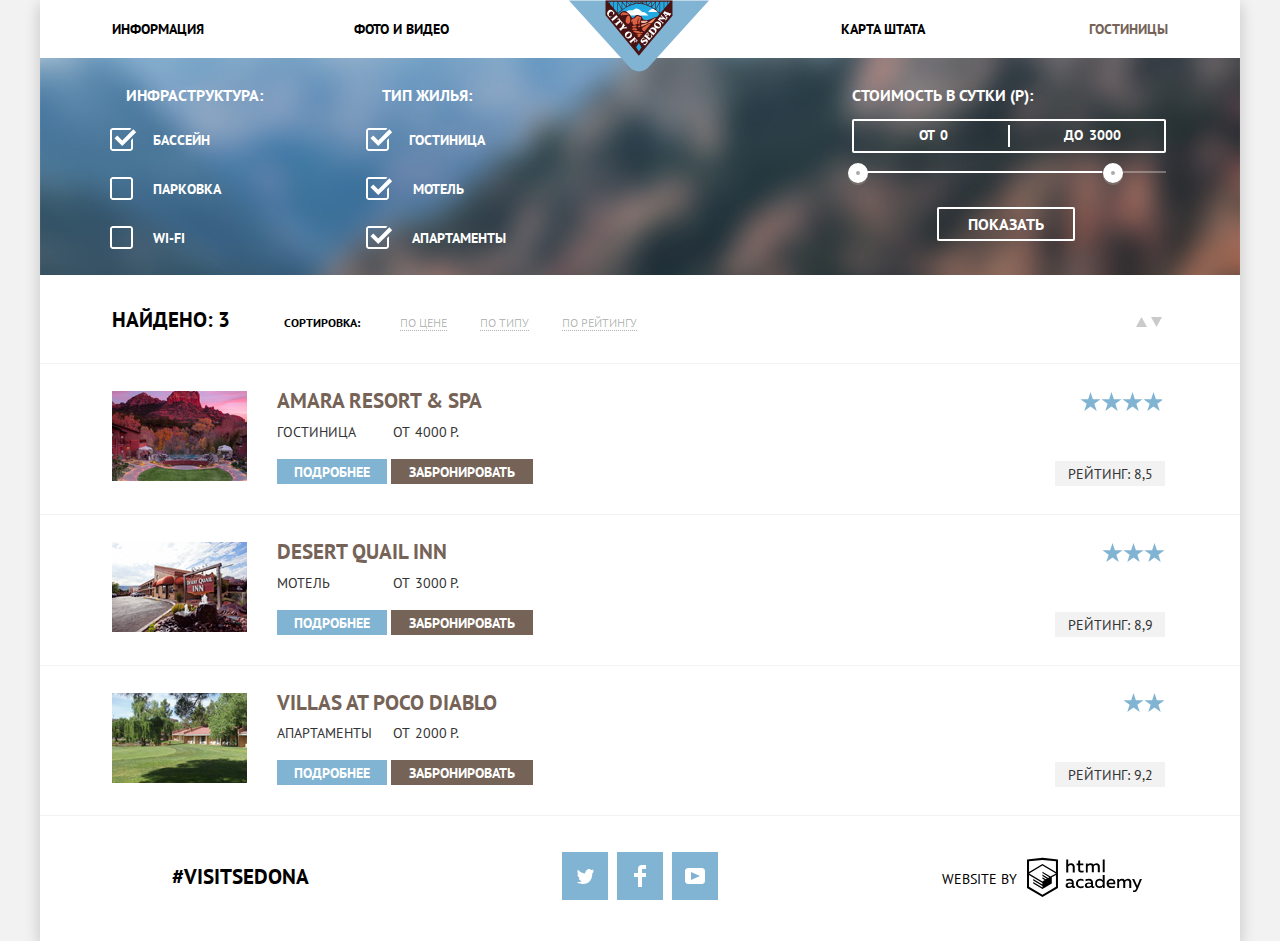
==== catalog.html @ 1a12788c "рно ПП 2" ====
<!DOCTYPE html>
<html lang="ru">

<head>
  <meta charset="utf-8">
  <title>HTML Academy: Седона</title>
  <link href="css/normalize.css" rel="stylesheet">
  <link href="css/style.css" rel="stylesheet">
  <link href="https://fonts.googleapis.com/css?family=PT+Sans:400,700&display=swap&subset=cyrillic,latin-ext"
    rel="stylesheet">
</head>

<body>
  <header class="header">
    <div class="header-logo">
      <a href="index.html" class="logo">
        <img src="img/logo-sedona.svg" width="140" height="72" alt="Логотип Седона">
      </a>
    </div>
    <nav>
      <ul class="navigation">
        <li><a href="info.html" class="nav-item">Информация</a></li>
        <li><a href="#" class="nav-item">Фото и видео</a></li>
        <li><a href="#" class="nav-item">Карта штата</a></li>
        <li><a href="#" class="nav-item-current">Гостиницы</a></li>
      </ul>
    </nav>
  </header>
  <main>
    <section>
      <form action="https://echo.htmlacademy.ru" method="post" class="filters">
        <fieldset>
          <legend class="legend">ИНФРАСТРУКТУРА:</legend>
          <p class="checkbox"><input type="checkbox" name="waterpool" value="waterpool" checked id="pool"
              class="filter-checkbox">
            <label for="pool" class="label-checkbox">БАССЕЙН </label>
          </p>
          <p class="checkbox"><input type="checkbox" name="parking" value="parking" id="parking"
              class="filter-checkbox">
            <label for="parking" class="label-checkbox">ПАРКОВКА </label>
          </p>
          <p class="checkbox"><input type="checkbox" name="wi-fi" value="wi-fi" id="wi-fi" class="filter-checkbox">
            <label for="wi-fi" class="label-checkbox">WI-FI </label>
          </p>
        </fieldset>
        <fieldset>
          <legend class="legend">ТИП ЖИЛЬЯ:</legend>
          <p class="checkbox"><input type="checkbox" name="typelive" value="hotel" checked id="hot"
              class="filter-checkbox">
            <label for="hot" class="label-checkbox">ГОСТИНИЦА </label>
          </p>
          <p class="checkbox"><input type="checkbox" name="typelive" value="motel" checked id="mot"
              class="filter-checkbox">
            <label for="mot" class="label-checkbox"> МОТЕЛЬ</label>
          </p>
          <p class="checkbox"><input type="checkbox" name="typelive" value="aparthment" checked id="ap"
              class="filter-checkbox">
            <label for="ap" class="label-checkbox"> АПАРТАМЕНТЫ</label>
          </p>
        </fieldset>
        <fieldset class="price-range-filter">
          <legend class="price-range-title  legend">
            СТОИМОСТЬ В СУТКИ (Р):
          </legend>
          <div class="price-control">
            <label class="price-min">ОТ
              <input type="text" name="price-min" value="0">
            </label>
            <label class="price-max">ДО
              <input type="text" name="price-max" value="3000">
            </label>
          </div>
          <div class="range-control">
            <div class="scale">
              <div class="rod"></div>
              <button type="button" class="range-scroll scroll-min">
                <svg xmlns="http://www.w3.org/2000/svg" width="20" height="23" viewBox="0 0 20 23">
                  <path opacity=".3" fill="#ABABAB"
                    d="M10 20C4.477 20 0 15.522 0 10v2c0 5.522 4.477 10 10 10 5.522 0 10-4.478 10-10v-2c0 5.522-4.478 10-10 10z" />
                  <circle fill="#FFF" cx="10" cy="10" r="10" />
                  <circle fill="#ABABAB" cx="10" cy="10" r="2" /></svg></button>
              <button type="button" class="range-scroll scroll-max">
                <svg xmlns="http://www.w3.org/2000/svg" width="20" height="23" viewBox="0 0 20 23">
                  <path opacity=".3" fill="#ABABAB"
                    d="M10 20C4.477 20 0 15.522 0 10v2c0 5.522 4.477 10 10 10 5.522 0 10-4.478 10-10v-2c0 5.522-4.478 10-10 10z" />
                  <circle fill="#FFF" cx="10" cy="10" r="10" />
                  <circle fill="#ABABAB" cx="10" cy="10" r="2" /></svg></button>
            </div>
            <button class="show-me" type="submit">ПОКАЗАТЬ</button>
          </div>

        </fieldset>
      </form>
    </section>
    <div class="sort-find">
      <span class="we-find"> НАЙДЕНО: 3 </span>
      <h3 class="sort-title">СОРТИРОВКА:</h3>
      <ul class="sort">
        <li>
          <a href="#"> ПО ЦЕНЕ </a>
        </li>
        <li>
          <a href="#"> ПО ТИПУ </a>
        </li>
        <li>
          <a href="#"> ПО РЕЙТИНГУ </a>
        </li>
      </ul>
      <div class="up-down">
        <a href="#" class="up-down-button"><svg xmlns="http://www.w3.org/2000/svg" width="11" height="10"
            viewBox="0 0 11 10" class="tir">
            <path fill="#231F20" d="M5.5 0L0 10h11z" /></svg></a>
        <a href="#" class="up-down-button"><svg xmlns="http://www.w3.org/2000/svg" width="11" height="10"
            viewBox="0 0 11 10" class="tir">
            <path fill="#231F20" d="M5.5 10L0 0h11" /></svg></a>
      </div>
    </div>
    <h1 hidden>Список гостиниц</h1>
    <ul class="choice-hotel">
      <li class="hotel">
        <img src="img/hotel-picture(2).jpg" width="135" height="90" alt="AMARA RESORT & SPA" class="hotel-img">
        <div class="hotel-detail">
          <h2 class="head-name-hotel"><a href="#" class="name-hotel"> AMARA RESORT & SPA </a></h2>
          <p class="features hotel-inf">
            <span class="place">ГОСТИНИЦА</span> ОТ <span class="price">4000</span>р.
          </p>
          <div class="hotel-buttons">
            <a href="#" class="detail">ПОДРОБНЕЕ</a>
            <a href="#" class="book">ЗАБРОНИРОВАТЬ</a>
          </div>
        </div>
        <span class="features stars star1"> рейтинг: 8,5
          <span class="visually-hidden">четыре звезды</span>
        </span>
      </li>
      <li class="hotel">
        <img src="img/hotel-picture(3).jpg" width="135" height="90" alt="DESERT QUAIL INN" class="hotel-img">
        <div class="hotel-detail">
          <h2 class="head-name-hotel"><a href="#" class="name-hotel"> DESERT QUAIL INN </a></h2>
          <p class="features hotel-inf">
            <span class="place">МОТЕЛЬ</span> ОТ <span class="price">3000</span>р.
          </p>
          <div class="hotel-buttons">
            <a href="#" class="detail">ПОДРОБНЕЕ</a>
            <a href="#" class="book">ЗАБРОНИРОВАТЬ</a>
          </div>
        </div>
        <span class="features stars star2"> рейтинг: 8,9
          <span class="visually-hidden">три звезды</span>
        </span>
      </li>
      <li class="hotel">
        <img src="img/hotel-picture.jpg" width="135" height="90" alt="VILLAS AT POCO DIABLO" class="hotel-img">
        <div class="hotel-detail">
          <h2 class="head-name-hotel"><a href="#" class="name-hotel"> VILLAS AT POCO DIABLO </a></h2>
          <p class="features hotel-inf">
            <span class="place">АПАРТАМЕНТЫ</span> ОТ <span class="price">2000</span>р.
          </p>
          <div class="hotel-buttons">
            <a href="#" class="detail">ПОДРОБНЕЕ</a>
            <a href="#" class="book">ЗАБРОНИРОВАТЬ</a>
          </div>
        </div>
        <span class="features stars star3"> рейтинг: 9,2
          <span class="visually-hidden">две звезды</span>
        </span>
      </li>
    </ul>
  </main>
  <footer class="footer footer-catalog">
    <p class="thesis visitsedona">#VISITSEDONA</p>
    <ul class="media-items">
      <li class="media-list">
        <a href="#" class="media">
          <span class="visually-hidden">Твиттер</span>
          <svg xmlns="http://www.w3.org/2000/svg" xmlns:xlink="http://www.w3.org/1999/xlink" width="17" height="15"
            viewBox="0 0 17 15">
            <path fill="#FFF"
              d="M10.95.144c1.685-.496 2.984.27 3.577 1.179.673-.231 1.331-.481 2.011-.708a2.345 2.345 0 0 1-.857 1.768c.685.17 1.304-.491 1.304-.491-.169 1-1.006 1.788-1.563 2.024-.231 6.75-3.175 11.217-10.077 11.082h-.446c-.41 0-4.164-.46-4.898-1.887 2.271.196 3.893-.422 4.693-1.177-.96-.3-2.679-.477-2.979-2.95.349.106.564.228 1.19.119C1.705 8.247.374 7.53.448 5.33c.285.328 1.067.536 1.34.472C1.085 5.561-.182 2.442.894.85c1.818 1.854 3.735 3.606 7.152 3.773C8.254 2.33 9.183.793 10.95.144z" />
          </svg>
        </a>
      </li>
      <li class="media-list">
        <a href="#" class="media">
          <span class="visually-hidden">Фейсбук</span>
          <svg xmlns="http://www.w3.org/2000/svg" width="12" height="22" viewBox="0 0 12 22">
            <path fill="#FFF" d="M12 4V0H8a4 4 0 0 0-4 4v4H0v4h4v10h4V12h4V8H8V4h4z" /></svg>
        </a>
      </li>
      <li class="media-list">
        <a href="#" class="media">
          <span class="visually-hidden">Ютуб</span>
          <svg xmlns="http://www.w3.org/2000/svg" xmlns:xlink="http://www.w3.org/1999/xlink" width="20" height="16"
            viewBox="0 0 20 16">
            <path fill="#FFF"
              d="M17 0H3C1.35 0 0 1.35 0 3v10c0 1.65 1.35 3 3 3h14c1.65 0 3-1.35 3-3V3c0-1.65-1.35-3-3-3zM6.027 11.998V4.002L15.014 8l-8.987 3.998z" />
          </svg>
        </a>
      </li>
    </ul>
    <div class="web-html">
      <p class="web-by">
        WEBSITE BY
      </p>
      <a href="https://htmlacademy.ru/intensive/htmlcss" class="logo-a">
        <svg class="logohtml" id="Layer_1" data-name="Layer 1" xmlns="http://www.w3.org/2000/svg"
          viewBox="0 0 108.08 36.85">
          <title>logo-htmlacademy-small1</title>
          <path
            d="M44.61,26.88a2,2,0,0,0,.55-0.1v1.33a3.25,3.25,0,0,1-1.18.21,1.67,1.67,0,0,1-1.67-1,4.84,4.84,0,0,1-3.14,1.08c-1.51,0-2.91-.83-2.91-2.55,0-2.13,2-2.79,3.71-2.79a11.08,11.08,0,0,1,2.17.25v-0.3c0-1-.76-1.77-2.19-1.77a7.42,7.42,0,0,0-3,.64v-1.7a10.21,10.21,0,0,1,3.19-.55c2.36,0,3.81,1.12,3.81,3.65v3a0.54,0.54,0,0,0,.49.59h0.17Zm-6.44-1.13A1.35,1.35,0,0,0,39.63,27h0.11a3.39,3.39,0,0,0,2.41-1V24.58a9.72,9.72,0,0,0-1.81-.21c-1,0-2.16.33-2.16,1.38h0Zm12.36-6.11a5,5,0,0,1,2.57.64V22a4.08,4.08,0,0,0-2.3-.7,2.75,2.75,0,1,0,0,5.49,5,5,0,0,0,2.43-.64v1.71a6.27,6.27,0,0,1-2.76.57A4.21,4.21,0,0,1,46,24.51q0-.21,0-0.41a4.32,4.32,0,0,1,4.18-4.46h0.38Zm12.17,7.24a2,2,0,0,0,.55-0.1v1.33a3.25,3.25,0,0,1-1.18.21,1.67,1.67,0,0,1-1.67-1,4.84,4.84,0,0,1-3.14,1.08c-1.51,0-2.91-.83-2.91-2.55,0-2.13,2-2.79,3.71-2.79a11.08,11.08,0,0,1,2.17.25v-0.3c0-1-.76-1.77-2.19-1.77a7.42,7.42,0,0,0-3,.64v-1.7a10.21,10.21,0,0,1,3.19-.55c2.36,0,3.81,1.12,3.81,3.65v3a0.54,0.54,0,0,0,.49.59h0.17Zm-6.44-1.13A1.35,1.35,0,0,0,57.73,27h0.11a3.39,3.39,0,0,0,2.41-1V24.58a9.72,9.72,0,0,0-1.81-.21c-1.06,0-2.16.33-2.16,1.38h0ZM73,16V28.2H71.35V26.88a3.88,3.88,0,0,1-3.19,1.54,4.4,4.4,0,0,1,0-8.78,3.81,3.81,0,0,1,3,1.3V16H73Zm-4.53,5.22a2.76,2.76,0,1,0,0,5.52A2.86,2.86,0,0,0,71.15,25V23A2.91,2.91,0,0,0,68.49,21.27ZM79,19.64c3.31,0,4.46,2.68,3.92,5.09H76.7c0.21,1.5,1.67,2.11,3.19,2.11a6.11,6.11,0,0,0,2.64-.59v1.6a7.14,7.14,0,0,1-3,.57C77,28.42,74.78,27,74.78,24a4.18,4.18,0,0,1,4-4.39H79Zm0.09,1.54a2.28,2.28,0,0,0-2.44,2.1v0.06H81.3A2,2,0,0,0,79.13,21.18Zm5.73,7V19.87h1.65v1a3.81,3.81,0,0,1,2.78-1.27A2.86,2.86,0,0,1,91.89,21a4.12,4.12,0,0,1,2.91-1.33A3.06,3.06,0,0,1,98,23V28.2h-1.9V23.05a1.59,1.59,0,0,0-1.42-1.75H94.42a2.8,2.8,0,0,0-2.07,1.12V28.2h-1.9V23.05A1.59,1.59,0,0,0,89,21.31H88.8a3,3,0,0,0-2.21,1.29v5.63H84.86Zm21.31-8.33h1.9l-3.91,9.46c-0.9,2.17-2.09,2.86-3.35,2.86a4.76,4.76,0,0,1-1.1-.14V30.46a2.86,2.86,0,0,0,.85.12c0.9,0,1.58-.64,2.07-1.9l0.17-.42-4-8.4h2l2.86,6.29ZM38.73,1.46V6.22a3.81,3.81,0,0,1,2.7-1.14,3.25,3.25,0,0,1,3.44,3.4v5.15H43V8.72a1.81,1.81,0,0,0-1.61-2h-0.3a2.93,2.93,0,0,0-2.32,1.39v5.52h-1.9V1.46h1.9ZM49.94,2.31v3h3V6.91h-3v3.81c0,1.1.5,1.46,1.58,1.46a4.49,4.49,0,0,0,1.69-.33v1.6A6.8,6.8,0,0,1,51,13.8a2.55,2.55,0,0,1-2.86-2.74V6.89H46.58V5.26h1.5V2.74Zm5.4,11.31V5.28H57v1A3.81,3.81,0,0,1,59.77,5a2.86,2.86,0,0,1,2.6,1.33A4.12,4.12,0,0,1,65.28,5,3.06,3.06,0,0,1,68.44,8.4v5.21h-1.9V8.46a1.59,1.59,0,0,0-1.42-1.75H64.89a2.8,2.8,0,0,0-2.07,1.12v5.78h-1.9V8.46A1.59,1.59,0,0,0,59.5,6.71H59.27A3,3,0,0,0,57.06,8v5.63H55.34ZM71.17,1.45H73V13.6H71.17V1.45ZM14.71,0H14.55L0,1.54V28.21l14.55,8.66,14.55-8.66V1.54Zm12.5,27.1L14.55,34.64,1.9,27.12V16.18l12.59,7.5V25L5.86,19.9v1.31l8.68,5.21v1.39L5.87,22.65V24l8.68,5.21,8.75-5.24V18.31L27.2,16V27.12Zm0-12.53-3.48,2-1.6,1L14.51,13v1.31L21,18.23H21l-0.14.09-1,.54-5.37-3.2V17l4.24,2.52-1,.67-3.2-1.9v1.31l2.1,1.24L14.5,22.1,2,14.65,14.51,7.11Zm0-1.32L14.49,5.76,1.91,13.25v-10L14.56,1.92,27.21,3.25v10h0Z"
            transform="translate(0 -0.02)" fill="#231f20" />
        </svg>
      </a>
    </div>
  </footer>
</body>

</html>
---- css/style.css ----
body {
  /*Текст*/
  font-family: "PT Sans", "Arial", sans-serif;
  text-transform: uppercase;
  color: #000000;
  /*Фон*/
  background-color: #ffffff;
  margin-left: 40px;
  margin-right: 40px;
  min-width: 1200px;
  box-shadow: 0 5px 15px 0 rgba(0, 1, 1, 0.2);
}

.navigation {
  /*Текст*/
  text-decoration: none;
  font-size: 14px;
  font-weight: bold;
  line-height: 26px;
  letter-spacing: normal;

  /*Фон*/
  list-style: none;
}

.nav-item {
  line-height: 26px;
  font-family: inherit;
  font-weight: 700;
}

.nav-item-current {
  color: #766357;
  text-decoration: none;
}

.nav-item:not(.nav-item-current) {
  text-decoration: none;
  color: #000000;
}

.nav-item:hover:not(.nav-item-current) {
  color: #81b3d2;
}

.nav-item:active:not(.nav-item-current) {
  color: rgba(0, 0, 0, 0.3);
}

.features {
  /*Текст*/
  font-size: 14px;
  color: #333333;
  text-align: center;
}

.features-blue {
  font-size: 14px;
  color: #ffffff;
  text-align: center;
  line-height: 21px;
}

.thesis {
  /*Текст*/
  font-size: 21px;
  font-weight: bold;
  text-align: center;
  line-height: 21px;
  margin-bottom: 0;
}

.bluestyle {
  /*Текст*/
  color: #ffffff;
  /*Фон*/
  background-color: #81b3d2;
}

.list-features {
  list-style: none;
}

.find-title {
  /*Текст*/
  font-size: 21px;
  font-weight: bold;
  text-decoration: none;
  font-weight: bold;
  color: #ffffff;
  padding-bottom: 33px;
  padding-top: 31px;
  /*Фон*/
  background-color: #766357;
  min-width: 568px;
  border: none;
}

.find-title:hover {
  background-color: #604e43;
}

.find-title:active {
  color: rgba(255, 255, 255, 0.3);
  background-color: #503e33;
}

.find {
  /*Текст*/
  font-size: 21px;
  text-decoration: none;
  font-weight: bold;
  color: #ffffff;
  /*Фон*/
  background-color: #81b3d2;
  transition: all 0.5s linear;
}

.find:hover {
  background-color: #669ec0;
}

.find:active {
  color: rgba(255, 255, 255, 0.3);
  background-color: #5496bd;
}

.find-hotel:not(.find) {
  font-size: 14px;
  font-weight: bold;
}

.intrest {
  font-size: 30px;
  font-weight: bold;
  text-align: center;
  line-height: 36px;
  margin-bottom: 25px;
}

.book {
  display: inline-block;
  min-height: 20px;
  width: 142px;
  font-size: 14px;
  text-decoration: none;
  font-weight: bold;
  background-color: #766357;
  color: #ffffff;
  margin-right: 0;
  text-align: center;
  margin-top: 14px;
  margin-bottom: 30px;
  padding-top: 5px;
}

.book:hover {
  background-color: #604e43;
}

.book:active {
  color: rgba(255, 255, 255, 0.3);
  background-color: #503e33;
}

.detail {
  display: inline-block;
  width: 110px;
  min-height: 20px;
  /*Текст*/
  font-size: 14px;
  text-decoration: none;
  font-weight: bold;
  color: #ffffff;
  text-align: center;
  /*Фон*/
  background-color: #81b3d2;
  padding-top: 5px;
}

.detail:hover {
  background-color: #669ec0;
}

.detail:active {
  color: rgba(255, 255, 255, 0.3);
  background-color: #5496bd;
}

.filters {
  background-color: #604e43;
  background-image: url(../img/filter-background.jpg);
  background-repeat: no-repeat;
  background-position-y: -300px;

  font-size: 16px;
  font-weight: bold;
  color: #ffffff;
}

.filters button {
  font-size: 16px;
  font-weight: bold;
  color: #ffffff;
}

.name-hotel {
  font-size: 21px;
  font-weight: bold;
  color: #000000;
  text-decoration: none;
  text-align: left;
}

.name-hotel:link {
  color: #766357;
}

.name-hotel:hover {
  color: #81b3d2;
}

.name-hotel:active {
  color: rgba(0, 0, 0, 0.3);
}

.we-find {
  font-size: 21px;
  font-weight: bold;
  color: #000000;
  margin-top: 33px;
  margin-right: 54px;
}

.sort {
  list-style: none;
}

.sort-title {
  font-size: 12px;
}

.sort a {
  font-size: 12px;
  color: rgba(0, 0, 0, 0.3);
  text-decoration: none;
  border-bottom: dotted;
  border-width: 1px;
}

.sort a:visited {
  border-bottom: none;
  color: #81b3d2;
}

.sort a:hover {
  color: #81b3d2;
}

.sort a:active {
  border-bottom: none;
  color: #000000;
}

.star1::after {
  position: absolute;
  content: "";
  width: 82px;
  height: 19px;
  background-image: url("../img/star.svg");
  background-size: 21px 19px;
  background-repeat: repeat-x;
  bottom: 75px;
  left: 25px;
}

.star2::after {
  position: absolute;
  content: "";
  width: 62px;
  height: 19px;
  background-image: url("../img/star.svg");
  background-size: 21px 19px;
  background-repeat: repeat-x;
  bottom: 75px;
  right: 1px;
}

.star3::after {
  position: absolute;
  content: "";
  width: 41px;
  height: 19px;
  background-image: url("../img/star.svg");
  background-size: 21px 19px;
  background-repeat: repeat-x;
  bottom: 75px;
  right: 1px;
}

.choice-hotel {
  list-style: none;
}

.little-goods {
  list-style: none;
  background-color: #ffffff;
  color: #333333;
  font-size: 12px;
}

.little-goods h3 {
  font-size: 21px;
  font-weight: bold;
  color: #000000;
}

.field:hover {
  background-color: #ebebeb;
}

.field:focus {
  background-color: #ffffff;
}

.list-features {
  counter-reset: heading;
}

.feature-main::before {
  counter-increment: heading;
  content: "— №" counter(heading) "—";
  display: block;
  margin-bottom: 20px;
  margin-top: 13px;
}

html {
  background-color: #f2f2f2;
}

body {
  width: 1200px;
  margin-left: auto;
  margin-right: auto;
}

.header {
  min-width: 1200px;
  margin: 0;
  padding: 0;
}

.navigation {
  display: flex;
  padding: 0;
  margin: 0;
  justify-content: center;
}
.head-navigavion {
  padding: 0;
  margin: 0;
}

.navigation {
  margin-left: 72px;
  margin-right: 72px;
}
.navigation li {
  width: 239px;
  padding-top: 16px;
  padding-bottom: 16px;
}

.navigation li:first-child {
  text-align: left;
}

.navigation li:nth-child(2) {
  margin-right: 98px;
  text-align: left;
  margin-left: 5px;
}

.navigation li:nth-child(3) {
  text-align: right;
  margin-right: 6px;
}

.navigation li:last-child {
  text-align: right;
}

.welcome {
  margin-top: 76px;
  margin-left: 370px;
  margin-right: 370px;
  margin-bottom: 62px;
}
.backphoto {
  position: relative;
  width: 1200px;
  background-color: #4e768f;
  background-image: url(../img/background-photo.jpg);
  background-position-y: -86px;
  z-index: 1;
  min-height: 509px;
}

.list-features {
  display: flex;
  flex-wrap: wrap;
  margin: 0;
  padding: 0;
}

.list-features1 div:first-child {
  display: flex;
}

.little-goods {
  display: flex;
  margin: 0;
  padding: 0;
  margin-top: 56px;
  margin-bottom: 65px;
}
.little-goods li {
  width: 400px;
  margin: 0;
  padding: 0;
  display: flex;
  flex-direction: column;
  align-items: center;
}

.bluestyle {
  display: flex;
  flex-direction: column;
}
.list-features2 {
  display: flex;
}

.footer {
  display: flex;
  width: 1200px;
  padding: 0;
  align-items: baseline;
  align-content: center;
  padding-top: 10px;
  padding-bottom: 25px;
}

.filters {
  display: flex;
  width: 1200px;
  align-items: flex-start;
}

.filters fieldset {
  margin-top: 22px;
  border: none;
}

.filters fieldset:nth-child(2) {
  margin-right: 244px;
}

.filters fieldset:first-child {
  margin-left: 74px;
  margin-right: 93px;
}

.sort-find {
  display: flex;
  align-items: baseline;
  margin-left: 72px;
  margin-bottom: 17px;
}

.sort {
  display: flex;
  align-items: baseline;
}

.sort li:nth-child(2) {
  margin-right: 33px;
  margin-left: 33px;
}

.choice-hotel {
  min-width: 1200px;
  padding: 0;
  margin: 0;
}

.filters {
  padding: 0;
  margin: 0;
}

.hotel-detail {
  display: flex;
  flex-direction: column;
  margin-top: 25px;
  margin-right: 522px;
}

.visually-hidden {
  position: absolute;
  width: 1px;
  height: 1px;
  margin: -1px;
  border: 0;
  padding: 0;
  clip: rect(0 0 0 0);
  overflow: hidden;
}

.hotel {
  display: flex;
  width: 1200px;
  margin: 0;
  padding: 0;
  border-top: #f2f2f2 solid 1px;
}
.hotel:last-child {
  border-bottom: #f2f2f2 solid 1px;
}
.hotel-img {
  margin-left: 72px;
  margin-top: 32px;
  margin-bottom: 30px;
  margin-right: 30px;
}

.head-name-hotel {
  margin: 0;
  margin-bottom: 10px;
}

.stars {
  background-color: #f2f2f2;
  width: 110px;
  height: 20px;
  padding-top: 5px;
  position: relative;
  align-self: flex-end;
  margin-bottom: 28px;
}

.media-items {
  display: flex;
  flex-wrap: wrap;
  justify-content: center;
  width: 400px;
  list-style: none;
  padding: 0;
}

.media-items .media-list:nth-child(2n) {
  margin-left: 9px;
  margin-right: 9px;
}
.media {
  display: flex;
  align-items: center;
  justify-content: center;
  width: 46px;
  height: 48px;
  background-color: #81b3d2;
}

.media:hover {
  background-color: #669ec0;
}

.media:active {
  color: rgba(255, 255, 255, 0.3);
  background-color: #5496bd;
}

.media:active svg {
  opacity: 0.5;
}

.header-logo {
  position: relative;
  margin: 0;
  padding: 0;
  z-index: 2;
}

.logo {
  position: absolute;
  z-index: 2;

  left: 529px;
}
.article-index {
  margin: 0;
  padding: 0;
}

.main-index {
  margin: 0;
  padding: 0;
}
.better {
  font-family: inherit;
  line-height: 1.24;
  margin-bottom: 28px;
  margin-top: 56px;
  padding-right: 380px;
  padding-left: 380px;
}

.lets-see {
  margin-bottom: 51px;
  line-height: 1.86;
}

.list-features345 {
  width: 400px;
  margin-top: 32px;
}

.find-hotel-form {
  display: flex;
  border: none;
  flex-wrap: wrap;
  justify-content: center;
}

.field-date {
  /*Инпут дата заезда-выезда, форма, главная*/
  padding-left: 12px;
  margin-left: 21px;
  padding-top: 12px;
  padding-bottom: 10px;
  width: 335px;
}

.calender {
  /*Кнопка-календарь, дата выездa-заезда, форма, главная*/
  position: relative;
  right: 40px;
}

.hotel-form-item {
  display: flex;
  border: none;
}

.find-hotel-sedona {
  position: relative;
  margin-left: auto;
  margin-right: auto;
  width: 568px;
  padding: 0;
  border: none;
  z-index: 2;
}

.find-hotel {
  position: absolute;
  background-color: #ffffff;
  border: none;
  box-shadow: 0 7px 15px 0 rgba(0, 1, 1, 0.15);
  width: 568px;
  display: none;
  transform: translateY(-100%);
}

.find-hotel.js-not {
  transform: translateY(0);
  display: block;
}

.find {
  min-width: 458px;
  align-self: center;
  border: none;
  padding-bottom: 22px;
  padding-top: 14px;
  margin-bottom: 40px;
  margin-top: 43px;
}

.hotel-form-item input {
  /*Все инпуты в форме на главной*/
  border: none;
}

.hotel-form-item button {
  /*Все кнопки в форме на главной*/
  border: none;
}

.hotel-form-item:first-child {
  align-self: center;
}

.hotel-form-item:nth-child(2n) {
  align-self: center;
}

.web-by {
  padding: 0;
  text-align: center;
  font-family: inherit;
  line-height: 26px;
  font-size: 14px;
  margin-right: 10px;
}

.visitsedona {
  width: 400px;
}

.price-range-filter {
  color: #ffffff;
  width: 314px;
  margin-top: 31px;
  padding-left: 88px;
}

.price-range-title {
  font-weight: bold;
  font-size: 16px;
  margin-bottom: 9px;
}

.price-control {
  height: 30px;
  border: 2px solid #ffffff;
  border-radius: 2px;
  margin-bottom: 18px;
  font-size: 0;
  position: relative;
}

.price-control::after {
  content: "";
  position: absolute;
  background-color: #ffffff;
  width: 2px;
  height: 22px;
  top: 50%;
  left: 50%;
  transform: translate(-50%, -50%);
}

.price-control label {
  display: inline-block;
  cursor: pointer;
  font-size: 14px;
  line-height: 21px;
  vertical-align: top;
}

.price-control .price-min {
  width: 90px;
  padding-left: 65px;
  padding-top: 3px;
}

.price-control .price-max {
  width: 90px;
  padding-left: 55px;
  padding-top: 3px;
}

.price-control input {
  margin: 0;
  width: 50px;
  background: none;
  border: none;
  font: inherit;
  color: #ffffff;
}

.range-control {
  position: relative;
}

.range-control .scale {
  height: 2px;
  background: rgba(255, 255, 255, 0.3);
}

.range-control .rod {
  background: #ffffff;
  width: 250px;
  height: 2px;
}

.range-scroll {
  border: none;
  background: none;
  width: 20px;
  height: 20px;
  position: absolute;
  top: -9px;
  transition: all 0.5s ease;
}

.range-scroll:hover {
  transform: scale(1.1);
}

.scroll-min {
  left: -10px;
}

.scroll-max {
  left: 245px;
}

.show-me {
  display: block;
  margin-top: 34px;
  margin-left: 85px;
  padding: 6px 29px;
  background: transparent;
  border: 2px solid #ffffff;
  border-radius: 2px;
  transition: all 0.5s ease;
}

.show-me:hover {
  background-color: #ffffff;
  color: #000000;
}
.logohtml path {
  fill: inherit;
  stroke: inherit;
  stroke-width: inherit;
}
.logohtml {
  width: 115px;
  height: 41px;
  transition: all 0.5s ease;
  margin-top: 5px;
}

.logohtml:hover {
  fill: #81b3d2;
}

.logohtml:active {
  fill: #bdbbbc;
}

.calender {
  background: transparent;
  fill: #cacaca;
}

.calender:hover {
  fill: #000000;
}

.calender:active {
  fill: #81b3d2;
}

.find-hotel input {
  background-color: #f2f2f2;
}

.find-hotel input::-moz-placeholder {
  font-weight: bold;
  font-size: 14px;
  color: #000000;
  text-align: left;
  opacity: 1;
  font-family: inherit;
}

.find-hotel input::-ms-input-placeholder {
  font-weight: bold;
  font-size: 14px;
  color: #000000;
  text-align: left;
  opacity: 1;
  font-family: inherit;
}

/*.find-hotel input::-webkit-input-placeholder {
  font-weight: bold;
  font-size: 14px;
  color: #000000;
  text-align: left;
  opacity: 1;
  font-family: inherit;
}

.find-hotel input:-ms-input-placeholder {
  font-weight: bold;
  font-size: 14px;
  color: #000000;
  text-align: left;
  opacity: 1;
  font-family: inherit;
}*/

.find-hotel input::placeholder {
  font-weight: bold;
  font-size: 14px;
  color: #000000;
  text-align: left;
  opacity: 1;
  font-family: inherit;
}

.date {
  /*Дата заезда-выезда, форма , главная*/
  padding-top: 14px;
  margin-left: 40px;
}

.grounup {
  margin-right: 41px;
  padding-top: 12px;
}

.child {
  margin-right: 27px;
  margin-left: 60px;
  padding-top: 12px;
}

.field-max-min {
  width: 22px;
}

.plus {
  background: #f2f2f2;
  min-width: 38px;
  font-weight: bold;
  color: #cacaca;
  font-size: 20px;
}

.plus:hover {
  color: #000000;
}

.plus:active {
  color: #81b3d2;
}
.minus {
  background: #f2f2f2;
  min-width: 38px;
  font-weight: bold;
  color: #cacaca;
  font-size: 20px;
}

.minus:hover {
  color: #000000;
}

.minus:active {
  color: #81b3d2;
}

.hotel-form-item:first-child {
  margin-top: 48px;
}

.footer-index {
  position: relative;
  margin-top: -125px;
  background-color: rgba(255, 255, 255, 0.9);
  z-index: 2;
  padding-top: 21px;
}

.up-down {
  margin-left: 499px;
}

.tir path {
  fill: inherit;
  stroke: inherit;
  stroke-width: inherit;
}

.tir {
  fill: #cacaca;
}

.tir:hover {
  fill: #000000;
}

.tir:active {
  fill: #81b3d2;
}

.hotel-price {
  display: flex;
}

.backphoto::after {
  position: absolute;
  content: "";
  width: 1200px;
  height: 59px;
  background-image: url("../img/intro-mask.svg");
  background-size: 1200px 59px;
  background-repeat: no-repeat;
  bottom: -2px;
  left: 0;
}

.filter-checkbox {
  display: none;
}

.label-checkbox::before {
  content: "";
  display: inline-block;
  position: relative;
  width: 27px;
  height: 27px;
  background-image: url("../img/checkbox-off.svg");
  background-repeat: no-repeat;
  right: 16px;
  bottom: -10px;
}

.filter-checkbox:checked + .label-checkbox::before {
  background-image: url("../img/checkbox-on.svg");
}

.filter-checkbox:disabled + .label-checkbox::before {
  background-image: url("../img/checkbox-offdis.svg");
}

.filter-checkbox:checked:disabled + .label-checkbox::before {
  background-image: url("../img/checkbox-ondis.svg");
}

.bluestyle1 {
  padding-top: 28px;
  padding-bottom: 40px;
  padding-left: 60px;
  padding-right: 60px;
}

.bluestyle1 h2 {
  padding: 0px 50px;
}

.bluestyle2 {
  padding-top: 28px;
  padding-bottom: 40px;
  padding-left: 40px;
  padding-right: 43px;
}

@-webkit-keyframes go-go {
  to {
    transform: translateY(0);
  }
}

@-ms-keyframes go-go {
  to {
    transform: translateY(0);
  }
}

@keyframes go-go {
  to {
    transform: translateY(0);
  }
}

.show-must-go-on {
  display: block;
  animation-name: go-go;
  animation-duration: 2s;
  animation-fill-mode: both;
}

.img-map {
  padding: 0;
  margin: 0;
  position: relative;
  z-index: 1;
}

.iframe {
  position: absolute;
  left: 0;
  top: 0;
}

.form-box {
  width: 568px;
  min-height: 395px;
  position: absolute;
  overflow: hidden;
}

/*.home img {
  margin-top: 3px;
}

.food img {
  margin-top: 3px;
}*/

.suvenirs h3 {
  margin-top: 29px;
  margin-bottom: 11px;
}

.home h3 {
  margin-top: 30px;
  margin-bottom: 11px;
}

.food h3 {
  margin-top: 32px;
  margin-bottom: 11px;
}

.home p {
  padding-left: 65px;
  padding-right: 66px;
  line-height: 21px;
}

.food p {
  padding-left: 52px;
  padding-right: 50px;
  line-height: 21px;
}

.suvenirs p {
  padding-left: 61px;
  padding-right: 63px;
  line-height: 21px;
}

.list-features345 h2 {
  margin-bottom: 25px;
}

.list-features345 p {
  line-height: 21px;
}

.interest-section {
  margin-top: 95px;
}

.interest-section .features {
  /*"Укажите предполагаемые...." главная*/
  line-height: 24px;
  margin: 0;
  margin-bottom: 45px;
}

.field-max-min {
  padding-left: 12px;
  padding-top: 12px;
  padding-bottom: 10px;
  margin-right: 1px;
}

.web-html {
  display: -webkit-box;
  display: -ms-flexbox;
  display: flex;
  margin-left: 102px;
}

.home::before {
  /*Домик*/
  content: "";
  width: 75px;
  height: 72px;
  background-image: url("../img/icon-1.svg");
  margin-top: 3px;
}

.food::before {
  /*Бургер*/
  content: "";
  width: 74px;
  height: 70px;
  background-image: url("../img/icon-3.svg");
  margin-top: 3px;
}

.suvenirs::before {
  /*Подарок*/
  content: "";
  width: 64px;
  height: 76px;
  background-image: url("../img/icon-2.svg");
}

.list-features345:nth-child(1n) p {
  padding-left: 95px;
  padding-right: 97px;
}

.list-features345:nth-child(2n) p {
  padding-left: 65px;
  padding-right: 66px;
}

.list-features345:last-child p {
  padding-left: 68px;
  padding-right: 77px;
}

.list-features345:nth-child(1n) h2 {
  padding: 0px 90px;
}

.list-features345:nth-child(2n) h2 {
  padding: 0px 120px;
}

.list-features345:last-child h2 {
  padding: 0px 120px;
}

.legend {
  padding-top: 6px;
}

.checkbox {
  margin-top: 8px;
}

.checkbox label {
  font-family: "PT Sans", "Arial", sans-serif;
  font-size: 14px;
  line-height: 21px;
}

.hotel-buttons {
  padding: 0px;
  padding-top: 5px;
}

.hotel-inf {
  display: flex;
  padding: 0;
  margin: 0;
}

.place {
  width: 110px;
  text-align: left;
  margin-right: 6px;
}

.price {
  margin-right: 3px;
  margin-left: 5px;
}

.hotel img {
  margin-top: 27px;
}

.hotel .hotel-detail {
  margin-top: 22px;
}

.footer-catalog {
  margin-top: 10px;
}

/*@keyframes no-no {
  0% {
	  box-shadow: 0 0 20px rgba(200, 50, 50, 0.2);
	}
	50% {
	  box-shadow: 0 0 20px rgba(200, 50, 50, 0.9);
	}
	100% {
	  box-shadow: 0 0 20px rgba(200, 50, 50, 0.2);
	}


.error {
  animation-name: no-no;
  animation-duration: 1s;
}
*/
/** {
  border: #000000 solid 1px;
}*/
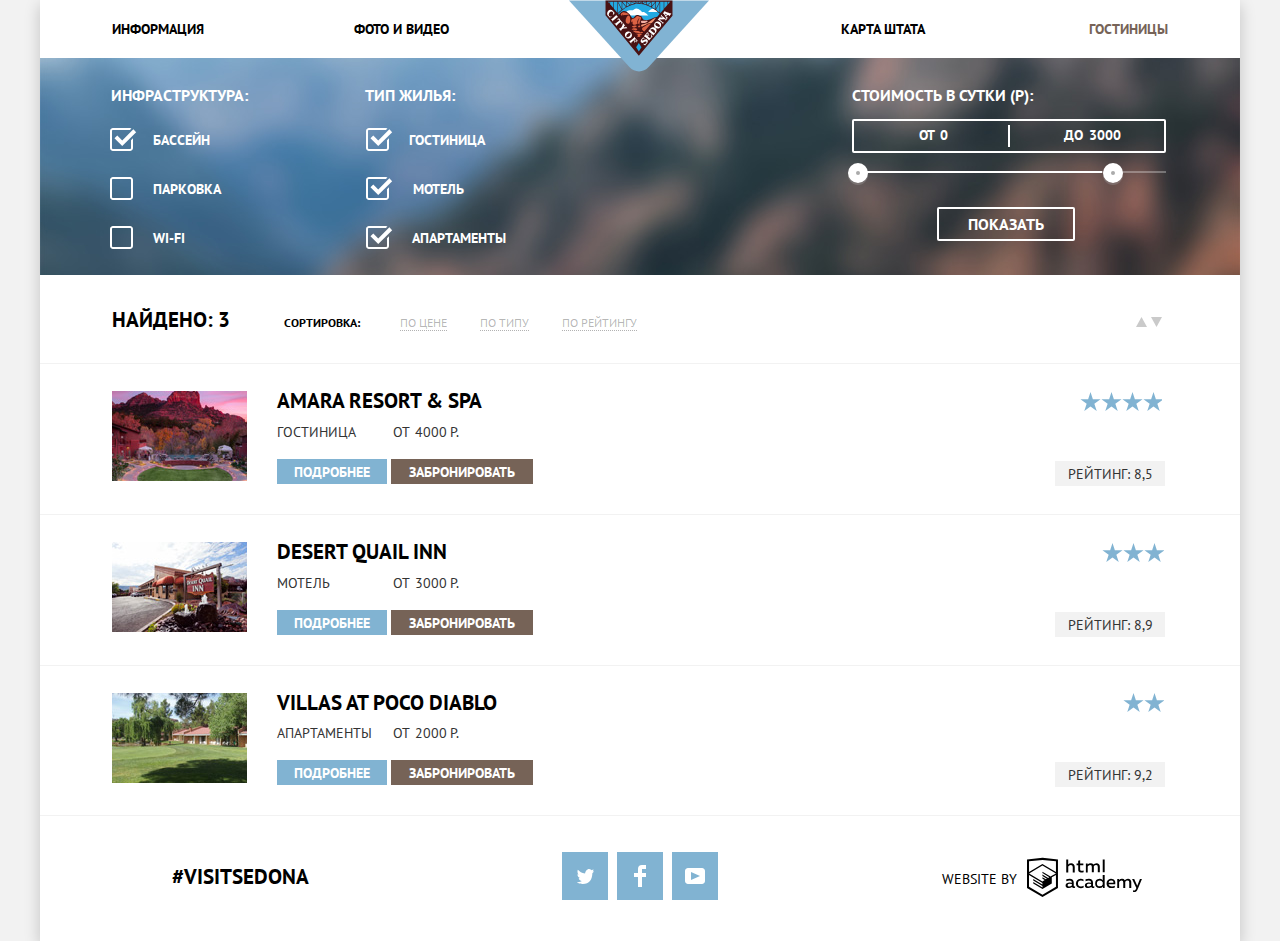
==== commit 0376c81e: "убираем недочеты" ====
--- a/catalog.html
+++ b/catalog.html
@@ -30,7 +30,7 @@
     <section>
       <form action="https://echo.htmlacademy.ru" method="post" class="filters">
         <fieldset>
-          <legend class="legend">ИНФРАСТРУКТУРА:</legend>
+          <legend class="legend legend-infr">ИНФРАСТРУКТУРА:</legend>
           <p class="checkbox"><input type="checkbox" name="waterpool" value="waterpool" checked id="pool"
               class="filter-checkbox">
             <label for="pool" class="label-checkbox">БАССЕЙН </label>
@@ -44,7 +44,7 @@
           </p>
         </fieldset>
         <fieldset>
-          <legend class="legend">ТИП ЖИЛЬЯ:</legend>
+          <legend class="legend legend-live">ТИП ЖИЛЬЯ:</legend>
           <p class="checkbox"><input type="checkbox" name="typelive" value="hotel" checked id="hot"
               class="filter-checkbox">
             <label for="hot" class="label-checkbox">ГОСТИНИЦА </label>
--- a/css/style.css
+++ b/css/style.css
@@ -212,10 +212,6 @@
   text-align: left;
 }
 
-.name-hotel:link {
-  color: #766357;
-}
-
 .name-hotel:hover {
   color: #81b3d2;
 }
@@ -419,6 +415,7 @@
 }
 
 .little-goods {
+  width: 1200px;
   display: flex;
   margin: 0;
   padding: 0;
@@ -427,6 +424,7 @@
 }
 .little-goods li {
   width: 400px;
+  box-sizing: border-box;
   margin: 0;
   padding: 0;
   display: flex;
@@ -1132,18 +1130,21 @@
 }
 
 .home p {
+  max-width: calc(100% - 130px);
   padding-left: 65px;
   padding-right: 66px;
   line-height: 21px;
 }
 
 .food p {
+  max-width: calc(100% - 130px);
   padding-left: 52px;
   padding-right: 50px;
   line-height: 21px;
 }
 
 .suvenirs p {
+  max-width: calc(100% - 130px);
   padding-left: 61px;
   padding-right: 63px;
   line-height: 21px;
@@ -1209,7 +1210,7 @@
 }
 
 .list-features345:nth-child(1n) p {
-  padding-left: 95px;
+  padding-left: 90px;
   padding-right: 97px;
 }
 
@@ -1283,6 +1284,33 @@
   margin-top: 10px;
 }
 
+.real-town {
+  width: 1200px;
+}
+
+.real-img {
+  width: 800px;
+}
+
+.bluestyle1 {
+  width: 400px;
+  box-sizing: border-box;
+}
+
+.bluestyle2 {
+  width: 400px;
+  box-sizing: border-box;
+}
+
+.legend-infr {
+  position: relative;
+  left: -15px;
+}
+
+.legend-live {
+  position: relative;
+  left: -17px;
+}
 /*@keyframes no-no {
   0% {
 	  box-shadow: 0 0 20px rgba(200, 50, 50, 0.2);
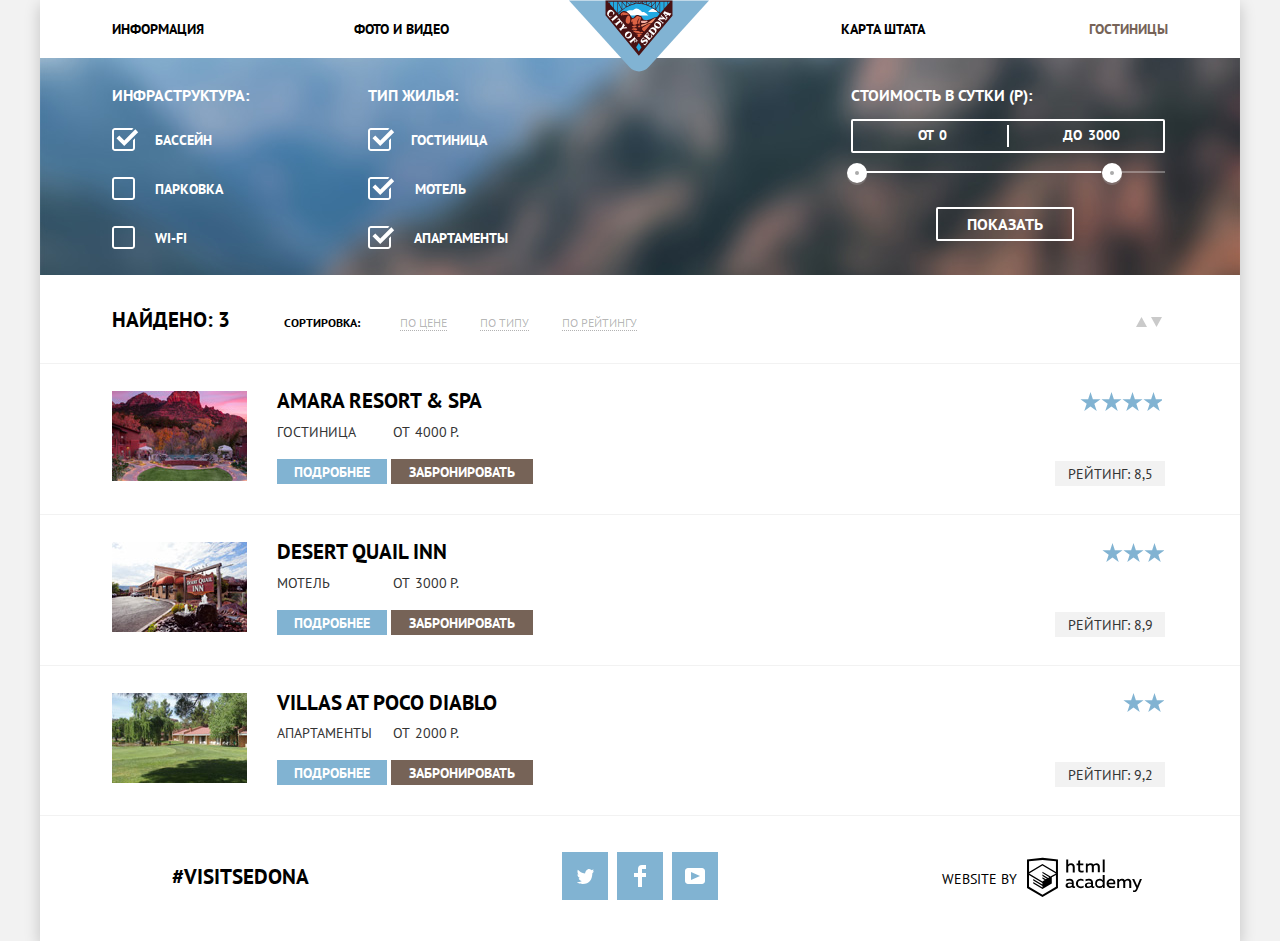
==== commit eaf6e423: "исправляем label" ====
--- a/catalog.html
+++ b/catalog.html
@@ -30,7 +30,7 @@
     <section>
       <form action="https://echo.htmlacademy.ru" method="post" class="filters">
         <fieldset>
-          <legend class="legend legend-infr">ИНФРАСТРУКТУРА:</legend>
+          <legend class="legend">ИНФРАСТРУКТУРА:</legend>
           <p class="checkbox"><input type="checkbox" name="waterpool" value="waterpool" checked id="pool"
               class="filter-checkbox">
             <label for="pool" class="label-checkbox">БАССЕЙН </label>
@@ -44,7 +44,7 @@
           </p>
         </fieldset>
         <fieldset>
-          <legend class="legend legend-live">ТИП ЖИЛЬЯ:</legend>
+          <legend class="legend">ТИП ЖИЛЬЯ:</legend>
           <p class="checkbox"><input type="checkbox" name="typelive" value="hotel" checked id="hot"
               class="filter-checkbox">
             <label for="hot" class="label-checkbox">ГОСТИНИЦА </label>
--- a/css/style.css
+++ b/css/style.css
@@ -466,7 +466,7 @@
 }
 
 .filters fieldset:first-child {
-  margin-left: 74px;
+  margin-left: 60px;
   margin-right: 93px;
 }
 
@@ -721,7 +721,7 @@
   color: #ffffff;
   width: 314px;
   margin-top: 31px;
-  padding-left: 88px;
+  padding-left: 85px;
 }
 
 .price-range-title {
@@ -1029,6 +1029,7 @@
   background-repeat: no-repeat;
   right: 16px;
   bottom: -10px;
+  margin-left: 16px;
 }
 
 .filter-checkbox:checked + .label-checkbox::before {
@@ -1302,15 +1303,6 @@
   box-sizing: border-box;
 }
 
-.legend-infr {
-  position: relative;
-  left: -15px;
-}
-
-.legend-live {
-  position: relative;
-  left: -17px;
-}
 /*@keyframes no-no {
   0% {
 	  box-shadow: 0 0 20px rgba(200, 50, 50, 0.2);
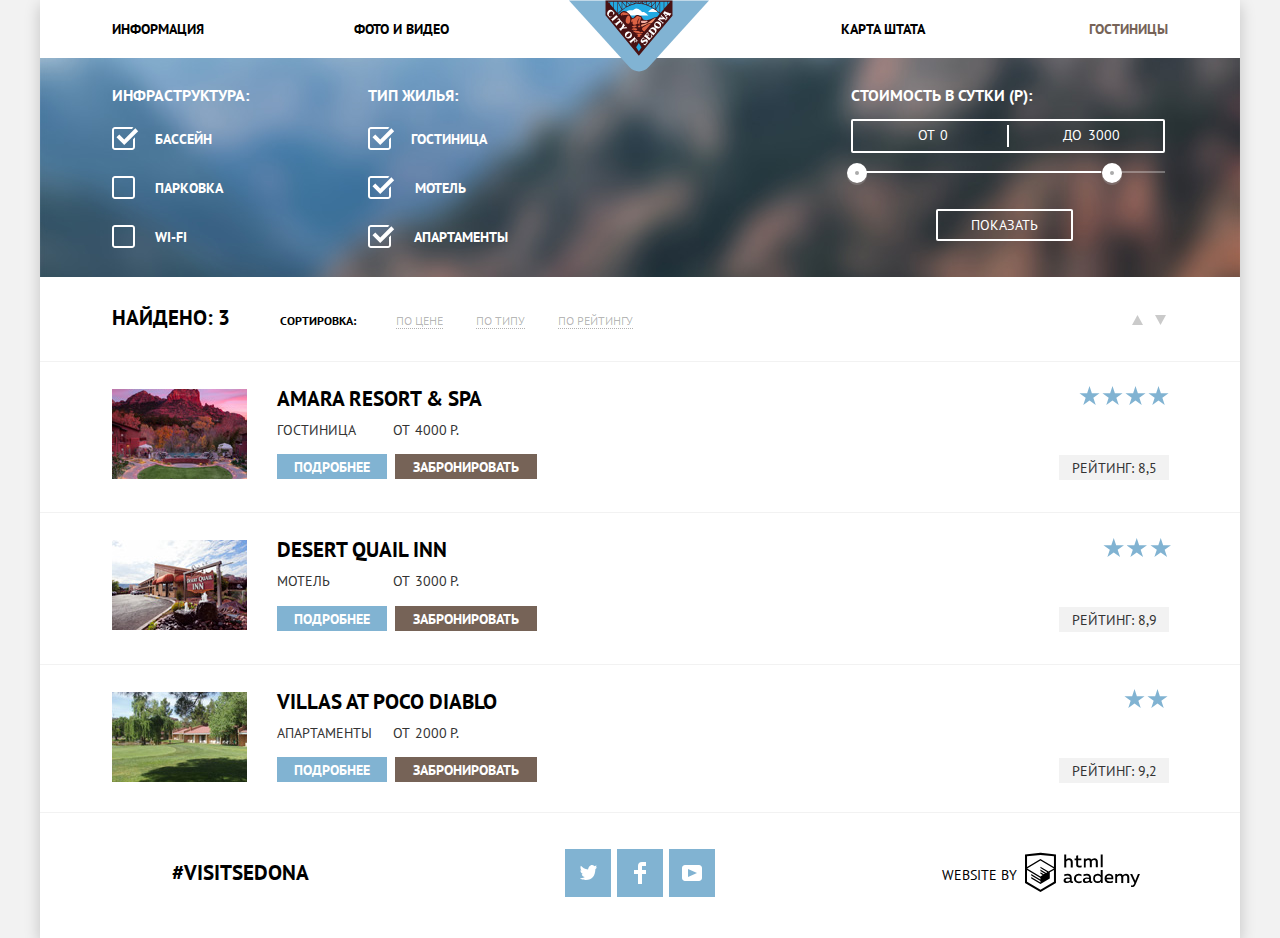
==== commit 189d1cd1: "исправление ошибок" ====
--- a/catalog.html
+++ b/catalog.html
@@ -19,10 +19,18 @@
     </div>
     <nav>
       <ul class="navigation">
-        <li><a href="info.html" class="nav-item">Информация</a></li>
-        <li><a href="#" class="nav-item">Фото и видео</a></li>
-        <li><a href="#" class="nav-item">Карта штата</a></li>
-        <li><a href="#" class="nav-item-current">Гостиницы</a></li>
+        <li>
+          <a href="info.html" class="nav-item">Информация</a>
+        </li>
+        <li>
+          <a href="#" class="nav-item">Фото и видео</a>
+        </li>
+        <li>
+          <a href="#" class="nav-item">Карта штата</a>
+        </li>
+        <li>
+          <a href="#" class="nav-item-current">Гостиницы</a>
+        </li>
       </ul>
     </nav>
   </header>
@@ -107,12 +115,18 @@
         </li>
       </ul>
       <div class="up-down">
-        <a href="#" class="up-down-button"><svg xmlns="http://www.w3.org/2000/svg" width="11" height="10"
+        <a href="#" class="up-down-button">
+          <svg xmlns="http://www.w3.org/2000/svg" width="11" height="10"
             viewBox="0 0 11 10" class="tir">
-            <path fill="#231F20" d="M5.5 0L0 10h11z" /></svg></a>
-        <a href="#" class="up-down-button"><svg xmlns="http://www.w3.org/2000/svg" width="11" height="10"
+            <path fill="#231F20" d="M5.5 0L0 10h11z" />
+          </svg>
+        </a>
+        <a href="#" class="up-down-button">
+          <svg xmlns="http://www.w3.org/2000/svg" width="11" height="10"
             viewBox="0 0 11 10" class="tir">
-            <path fill="#231F20" d="M5.5 10L0 0h11" /></svg></a>
+            <path fill="#231F20" d="M5.5 10L0 0h11" />
+          </svg>
+        </a>
       </div>
     </div>
     <h1 hidden>Список гостиниц</h1>
@@ -120,9 +134,13 @@
       <li class="hotel">
         <img src="img/hotel-picture(2).jpg" width="135" height="90" alt="AMARA RESORT & SPA" class="hotel-img">
         <div class="hotel-detail">
-          <h2 class="head-name-hotel"><a href="#" class="name-hotel"> AMARA RESORT & SPA </a></h2>
+          <h2 class="head-name-hotel">
+            <a href="#" class="name-hotel"> AMARA RESORT & SPA 
+            </a>
+          </h2>
           <p class="features hotel-inf">
-            <span class="place">ГОСТИНИЦА</span> ОТ <span class="price">4000</span>р.
+            <span class="place">ГОСТИНИЦА</span> ОТ <span class="price">4000
+            </span>р.
           </p>
           <div class="hotel-buttons">
             <a href="#" class="detail">ПОДРОБНЕЕ</a>
@@ -130,13 +148,17 @@
           </div>
         </div>
         <span class="features stars star1"> рейтинг: 8,5
-          <span class="visually-hidden">четыре звезды</span>
+          <span class="visually-hidden">четыре звезды
+          </span>
         </span>
       </li>
       <li class="hotel">
         <img src="img/hotel-picture(3).jpg" width="135" height="90" alt="DESERT QUAIL INN" class="hotel-img">
         <div class="hotel-detail">
-          <h2 class="head-name-hotel"><a href="#" class="name-hotel"> DESERT QUAIL INN </a></h2>
+          <h2 class="head-name-hotel">
+            <a href="#" class="name-hotel"> DESERT QUAIL INN 
+            </a>
+          </h2>
           <p class="features hotel-inf">
             <span class="place">МОТЕЛЬ</span> ОТ <span class="price">3000</span>р.
           </p>
@@ -152,7 +174,10 @@
       <li class="hotel">
         <img src="img/hotel-picture.jpg" width="135" height="90" alt="VILLAS AT POCO DIABLO" class="hotel-img">
         <div class="hotel-detail">
-          <h2 class="head-name-hotel"><a href="#" class="name-hotel"> VILLAS AT POCO DIABLO </a></h2>
+          <h2 class="head-name-hotel">
+            <a href="#" class="name-hotel"> VILLAS AT POCO DIABLO 
+            </a>
+          </h2>
           <p class="features hotel-inf">
             <span class="place">АПАРТАМЕНТЫ</span> ОТ <span class="price">2000</span>р.
           </p>
@@ -184,7 +209,8 @@
         <a href="#" class="media">
           <span class="visually-hidden">Фейсбук</span>
           <svg xmlns="http://www.w3.org/2000/svg" width="12" height="22" viewBox="0 0 12 22">
-            <path fill="#FFF" d="M12 4V0H8a4 4 0 0 0-4 4v4H0v4h4v10h4V12h4V8H8V4h4z" /></svg>
+            <path fill="#FFF" d="M12 4V0H8a4 4 0 0 0-4 4v4H0v4h4v10h4V12h4V8H8V4h4z" />
+          </svg>
         </a>
       </li>
       <li class="media-list">
@@ -205,7 +231,9 @@
       <a href="https://htmlacademy.ru/intensive/htmlcss" class="logo-a">
         <svg class="logohtml" id="Layer_1" data-name="Layer 1" xmlns="http://www.w3.org/2000/svg"
           viewBox="0 0 108.08 36.85">
-          <title>logo-htmlacademy-small1</title>
+          <title>
+            logo-htmlacademy-small1
+          </title>
           <path
             d="M44.61,26.88a2,2,0,0,0,.55-0.1v1.33a3.25,3.25,0,0,1-1.18.21,1.67,1.67,0,0,1-1.67-1,4.84,4.84,0,0,1-3.14,1.08c-1.51,0-2.91-.83-2.91-2.55,0-2.13,2-2.79,3.71-2.79a11.08,11.08,0,0,1,2.17.25v-0.3c0-1-.76-1.77-2.19-1.77a7.42,7.42,0,0,0-3,.64v-1.7a10.21,10.21,0,0,1,3.19-.55c2.36,0,3.81,1.12,3.81,3.65v3a0.54,0.54,0,0,0,.49.59h0.17Zm-6.44-1.13A1.35,1.35,0,0,0,39.63,27h0.11a3.39,3.39,0,0,0,2.41-1V24.58a9.72,9.72,0,0,0-1.81-.21c-1,0-2.16.33-2.16,1.38h0Zm12.36-6.11a5,5,0,0,1,2.57.64V22a4.08,4.08,0,0,0-2.3-.7,2.75,2.75,0,1,0,0,5.49,5,5,0,0,0,2.43-.64v1.71a6.27,6.27,0,0,1-2.76.57A4.21,4.21,0,0,1,46,24.51q0-.21,0-0.41a4.32,4.32,0,0,1,4.18-4.46h0.38Zm12.17,7.24a2,2,0,0,0,.55-0.1v1.33a3.25,3.25,0,0,1-1.18.21,1.67,1.67,0,0,1-1.67-1,4.84,4.84,0,0,1-3.14,1.08c-1.51,0-2.91-.83-2.91-2.55,0-2.13,2-2.79,3.71-2.79a11.08,11.08,0,0,1,2.17.25v-0.3c0-1-.76-1.77-2.19-1.77a7.42,7.42,0,0,0-3,.64v-1.7a10.21,10.21,0,0,1,3.19-.55c2.36,0,3.81,1.12,3.81,3.65v3a0.54,0.54,0,0,0,.49.59h0.17Zm-6.44-1.13A1.35,1.35,0,0,0,57.73,27h0.11a3.39,3.39,0,0,0,2.41-1V24.58a9.72,9.72,0,0,0-1.81-.21c-1.06,0-2.16.33-2.16,1.38h0ZM73,16V28.2H71.35V26.88a3.88,3.88,0,0,1-3.19,1.54,4.4,4.4,0,0,1,0-8.78,3.81,3.81,0,0,1,3,1.3V16H73Zm-4.53,5.22a2.76,2.76,0,1,0,0,5.52A2.86,2.86,0,0,0,71.15,25V23A2.91,2.91,0,0,0,68.49,21.27ZM79,19.64c3.31,0,4.46,2.68,3.92,5.09H76.7c0.21,1.5,1.67,2.11,3.19,2.11a6.11,6.11,0,0,0,2.64-.59v1.6a7.14,7.14,0,0,1-3,.57C77,28.42,74.78,27,74.78,24a4.18,4.18,0,0,1,4-4.39H79Zm0.09,1.54a2.28,2.28,0,0,0-2.44,2.1v0.06H81.3A2,2,0,0,0,79.13,21.18Zm5.73,7V19.87h1.65v1a3.81,3.81,0,0,1,2.78-1.27A2.86,2.86,0,0,1,91.89,21a4.12,4.12,0,0,1,2.91-1.33A3.06,3.06,0,0,1,98,23V28.2h-1.9V23.05a1.59,1.59,0,0,0-1.42-1.75H94.42a2.8,2.8,0,0,0-2.07,1.12V28.2h-1.9V23.05A1.59,1.59,0,0,0,89,21.31H88.8a3,3,0,0,0-2.21,1.29v5.63H84.86Zm21.31-8.33h1.9l-3.91,9.46c-0.9,2.17-2.09,2.86-3.35,2.86a4.76,4.76,0,0,1-1.1-.14V30.46a2.86,2.86,0,0,0,.85.12c0.9,0,1.58-.64,2.07-1.9l0.17-.42-4-8.4h2l2.86,6.29ZM38.73,1.46V6.22a3.81,3.81,0,0,1,2.7-1.14,3.25,3.25,0,0,1,3.44,3.4v5.15H43V8.72a1.81,1.81,0,0,0-1.61-2h-0.3a2.93,2.93,0,0,0-2.32,1.39v5.52h-1.9V1.46h1.9ZM49.94,2.31v3h3V6.91h-3v3.81c0,1.1.5,1.46,1.58,1.46a4.49,4.49,0,0,0,1.69-.33v1.6A6.8,6.8,0,0,1,51,13.8a2.55,2.55,0,0,1-2.86-2.74V6.89H46.58V5.26h1.5V2.74Zm5.4,11.31V5.28H57v1A3.81,3.81,0,0,1,59.77,5a2.86,2.86,0,0,1,2.6,1.33A4.12,4.12,0,0,1,65.28,5,3.06,3.06,0,0,1,68.44,8.4v5.21h-1.9V8.46a1.59,1.59,0,0,0-1.42-1.75H64.89a2.8,2.8,0,0,0-2.07,1.12v5.78h-1.9V8.46A1.59,1.59,0,0,0,59.5,6.71H59.27A3,3,0,0,0,57.06,8v5.63H55.34ZM71.17,1.45H73V13.6H71.17V1.45ZM14.71,0H14.55L0,1.54V28.21l14.55,8.66,14.55-8.66V1.54Zm12.5,27.1L14.55,34.64,1.9,27.12V16.18l12.59,7.5V25L5.86,19.9v1.31l8.68,5.21v1.39L5.87,22.65V24l8.68,5.21,8.75-5.24V18.31L27.2,16V27.12Zm0-12.53-3.48,2-1.6,1L14.51,13v1.31L21,18.23H21l-0.14.09-1,.54-5.37-3.2V17l4.24,2.52-1,.67-3.2-1.9v1.31l2.1,1.24L14.5,22.1,2,14.65,14.51,7.11Zm0-1.32L14.49,5.76,1.91,13.25v-10L14.56,1.92,27.21,3.25v10h0Z"
             transform="translate(0 -0.02)" fill="#231f20" />
--- a/css/style.css
+++ b/css/style.css
@@ -167,6 +167,7 @@
   display: inline-block;
   width: 110px;
   min-height: 20px;
+  margin-right: 4px;
   /*Текст*/
   font-size: 14px;
   text-decoration: none;
@@ -198,15 +199,24 @@
   color: #ffffff;
 }
 
-.filters button {
-  font-size: 16px;
-  font-weight: bold;
+.show-me {
+  font-weight: normal;
+  font-size: 14px;
   color: #ffffff;
+  display: block;
+  margin-top: 36px;
+  margin-left: 85px;
+  padding: 6px 33px;
+  background: transparent;
+  border: 2px solid #ffffff;
+  border-radius: 2px;
+  transition: all 0.5s ease;
 }
 
 .name-hotel {
   font-size: 21px;
   font-weight: bold;
+  line-height: 26px;
   color: #000000;
   text-decoration: none;
   text-align: left;
@@ -224,8 +234,8 @@
   font-size: 21px;
   font-weight: bold;
   color: #000000;
-  margin-top: 33px;
-  margin-right: 54px;
+  margin-top: 29px;
+  margin-right: 50px;
 }
 
 .sort {
@@ -261,35 +271,35 @@
 .star1::after {
   position: absolute;
   content: "";
-  width: 82px;
+  width: 90px;
   height: 19px;
   background-image: url("../img/star.svg");
   background-size: 21px 19px;
-  background-repeat: repeat-x;
+  background-repeat: space;
   bottom: 75px;
-  left: 25px;
+  left: 20px;
 }
 
 .star2::after {
   position: absolute;
   content: "";
-  width: 62px;
+  width: 68px;
   height: 19px;
   background-image: url("../img/star.svg");
   background-size: 21px 19px;
-  background-repeat: repeat-x;
+  background-repeat: space;
   bottom: 75px;
-  right: 1px;
+  left: 44px;
 }
 
 .star3::after {
   position: absolute;
   content: "";
-  width: 41px;
+  width: 44px;
   height: 19px;
   background-image: url("../img/star.svg");
   background-size: 21px 19px;
-  background-repeat: repeat-x;
+  background-repeat: space;
   bottom: 75px;
   right: 1px;
 }
@@ -458,6 +468,7 @@
 
 .filters fieldset {
   margin-top: 22px;
+  margin-bottom: 3px;
   border: none;
 }
 
@@ -521,6 +532,7 @@
   width: 1200px;
   margin: 0;
   padding: 0;
+  margin-bottom: 3px;
   border-top: #f2f2f2 solid 1px;
 }
 .hotel:last-child {
@@ -528,7 +540,7 @@
 }
 .hotel-img {
   margin-left: 72px;
-  margin-top: 32px;
+  margin-top: 28px;
   margin-bottom: 30px;
   margin-right: 30px;
 }
@@ -545,7 +557,7 @@
   padding-top: 5px;
   position: relative;
   align-self: flex-end;
-  margin-bottom: 28px;
+  margin-bottom: 29px;
 }
 
 .media-items {
@@ -558,8 +570,8 @@
 }
 
 .media-items .media-list:nth-child(2n) {
-  margin-left: 9px;
-  margin-right: 9px;
+  margin-left: 6px;
+  margin-right: 6px;
 }
 .media {
   display: flex;
@@ -633,17 +645,17 @@
 
 .field-date {
   /*Инпут дата заезда-выезда, форма, главная*/
-  padding-left: 12px;
-  margin-left: 21px;
+  padding-left: 14px;
+  margin-left: 20px;
   padding-top: 12px;
   padding-bottom: 10px;
-  width: 335px;
+  width: 331px;
 }
 
 .calender {
   /*Кнопка-календарь, дата выездa-заезда, форма, главная*/
   position: relative;
-  right: 40px;
+  right: 35px;
 }
 
 .hotel-form-item {
@@ -682,17 +694,15 @@
   border: none;
   padding-bottom: 22px;
   padding-top: 14px;
-  margin-bottom: 40px;
+  margin-bottom: 52px;
   margin-top: 43px;
 }
 
-.hotel-form-item input {
-  /*Все инпуты в форме на главной*/
+.hotel-form-item input { /*Все инпуты в форме на главной*/
   border: none;
 }
 
-.hotel-form-item button {
-  /*Все кнопки в форме на главной*/
+.hotel-form-item button { /*Все кнопки в форме на главной*/
   border: none;
 }
 
@@ -710,7 +720,7 @@
   font-family: inherit;
   line-height: 26px;
   font-size: 14px;
-  margin-right: 10px;
+  margin-right: 8px;
 }
 
 .visitsedona {
@@ -802,6 +812,7 @@
   position: absolute;
   top: -9px;
   transition: all 0.5s ease;
+  cursor: pointer;
 }
 
 .range-scroll:hover {
@@ -814,17 +825,6 @@
 
 .scroll-max {
   left: 245px;
-}
-
-.show-me {
-  display: block;
-  margin-top: 34px;
-  margin-left: 85px;
-  padding: 6px 29px;
-  background: transparent;
-  border: 2px solid #ffffff;
-  border-radius: 2px;
-  transition: all 0.5s ease;
 }
 
 .show-me:hover {
@@ -840,7 +840,7 @@
   width: 115px;
   height: 41px;
   transition: all 0.5s ease;
-  margin-top: 5px;
+  margin-top: 4px;
 }
 
 .logohtml:hover {
@@ -886,7 +886,7 @@
   font-family: inherit;
 }
 
-/*.find-hotel input::-webkit-input-placeholder {
+.find-hotel input::placeholder {
   font-weight: bold;
   font-size: 14px;
   color: #000000;
@@ -895,28 +895,9 @@
   font-family: inherit;
 }
 
-.find-hotel input:-ms-input-placeholder {
-  font-weight: bold;
-  font-size: 14px;
-  color: #000000;
-  text-align: left;
-  opacity: 1;
-  font-family: inherit;
-}*/
-
-.find-hotel input::placeholder {
-  font-weight: bold;
-  font-size: 14px;
-  color: #000000;
-  text-align: left;
-  opacity: 1;
-  font-family: inherit;
-}
-
-.date {
-  /*Дата заезда-выезда, форма , главная*/
-  padding-top: 14px;
-  margin-left: 40px;
+.date {/*Дата заезда-выезда, форма , главная*/
+  padding-top: 11px;
+  margin-left: 35px;
 }
 
 .grounup {
@@ -926,8 +907,8 @@
 
 .child {
   margin-right: 27px;
-  margin-left: 60px;
-  padding-top: 12px;
+  margin-left: 57px;
+  padding-top: 13px;
 }
 
 .field-max-min {
@@ -966,12 +947,12 @@
 }
 
 .hotel-form-item:first-child {
-  margin-top: 48px;
+  margin-top: 54px;
 }
 
 .footer-index {
   position: relative;
-  margin-top: -125px;
+  margin-top: -126px;
   background-color: rgba(255, 255, 255, 0.9);
   z-index: 2;
   padding-top: 21px;
@@ -1062,6 +1043,7 @@
   padding-right: 43px;
 }
 
+/*Анимация для выезда формы*/
 @-webkit-keyframes go-go {
   to {
     transform: translateY(0);
@@ -1098,6 +1080,7 @@
   position: absolute;
   left: 0;
   top: 0;
+  border:0;
 }
 
 .form-box {
@@ -1107,14 +1090,6 @@
   overflow: hidden;
 }
 
-/*.home img {
-  margin-top: 3px;
-}
-
-.food img {
-  margin-top: 3px;
-}*/
-
 .suvenirs h3 {
   margin-top: 29px;
   margin-bottom: 11px;
@@ -1138,14 +1113,12 @@
 }
 
 .food p {
-  max-width: calc(100% - 130px);
   padding-left: 52px;
   padding-right: 50px;
   line-height: 21px;
 }
 
 .suvenirs p {
-  max-width: calc(100% - 130px);
   padding-left: 61px;
   padding-right: 63px;
   line-height: 21px;
@@ -1163,8 +1136,7 @@
   margin-top: 95px;
 }
 
-.interest-section .features {
-  /*"Укажите предполагаемые...." главная*/
+.interest-section .features {/*"Укажите предполагаемые...." главная*/
   line-height: 24px;
   margin: 0;
   margin-bottom: 45px;
@@ -1174,7 +1146,6 @@
   padding-left: 12px;
   padding-top: 12px;
   padding-bottom: 10px;
-  margin-right: 1px;
 }
 
 .web-html {
@@ -1184,8 +1155,7 @@
   margin-left: 102px;
 }
 
-.home::before {
-  /*Домик*/
+.home::before { /*Домик*/
   content: "";
   width: 75px;
   height: 72px;
@@ -1193,8 +1163,7 @@
   margin-top: 3px;
 }
 
-.food::before {
-  /*Бургер*/
+.food::before { /*Бургер*/
   content: "";
   width: 74px;
   height: 70px;
@@ -1202,8 +1171,7 @@
   margin-top: 3px;
 }
 
-.suvenirs::before {
-  /*Подарок*/
+.suvenirs::before { /*Подарок*/
   content: "";
   width: 64px;
   height: 76px;
@@ -1242,7 +1210,7 @@
 }
 
 .checkbox {
-  margin-top: 8px;
+  margin-top: 7px;
 }
 
 .checkbox label {
@@ -1253,7 +1221,7 @@
 
 .hotel-buttons {
   padding: 0px;
-  padding-top: 5px;
+  padding-top: 2px;
 }
 
 .hotel-inf {
@@ -1303,23 +1271,23 @@
   box-sizing: border-box;
 }
 
-/*@keyframes no-no {
-  0% {
-	  box-shadow: 0 0 20px rgba(200, 50, 50, 0.2);
-	}
-	50% {
-	  box-shadow: 0 0 20px rgba(200, 50, 50, 0.9);
-	}
-	100% {
-	  box-shadow: 0 0 20px rgba(200, 50, 50, 0.2);
-	}
-
-
-.error {
-  animation-name: no-no;
-  animation-duration: 1s;
-}
-*/
-/** {
-  border: #000000 solid 1px;
-}*/
+.price-max {
+  font-weight: normal;
+}
+
+.price-min {
+  font-weight: normal;
+}
+
+.fill { /*Все инпуты в форме*/
+  font-family: inherit;
+  font-size: 14px;
+  font-weight: bold;
+  text-transform: uppercase;
+  border: none;
+}
+
+.up-down-button:first-child {
+  margin-right: 8px;
+  text-decoration: none;
+}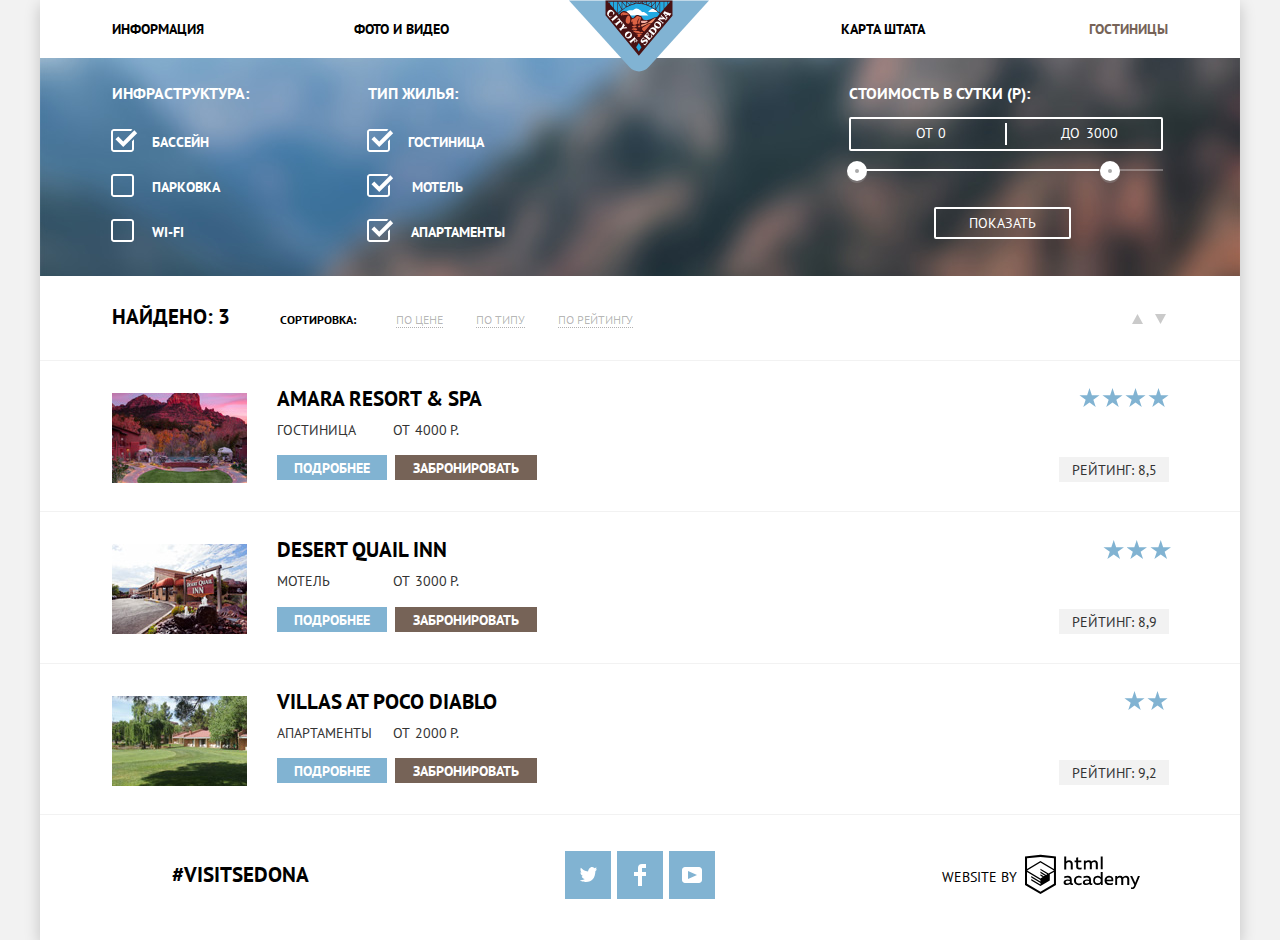
==== commit 22d7b484: "исправляем ошибки" ====
--- a/catalog.html
+++ b/catalog.html
@@ -53,15 +53,18 @@
         </fieldset>
         <fieldset>
           <legend class="legend">ТИП ЖИЛЬЯ:</legend>
-          <p class="checkbox"><input type="checkbox" name="typelive" value="hotel" checked id="hot"
+          <p class="checkbox">
+            <input type="checkbox" name="typelive" value="hotel" checked id="hot"
               class="filter-checkbox">
             <label for="hot" class="label-checkbox">ГОСТИНИЦА </label>
           </p>
-          <p class="checkbox"><input type="checkbox" name="typelive" value="motel" checked id="mot"
+          <p class="checkbox">
+            <input type="checkbox" name="typelive" value="motel" checked id="mot"
               class="filter-checkbox">
             <label for="mot" class="label-checkbox"> МОТЕЛЬ</label>
           </p>
-          <p class="checkbox"><input type="checkbox" name="typelive" value="aparthment" checked id="ap"
+          <p class="checkbox">
+            <input type="checkbox" name="typelive" value="aparthment" checked id="ap"
               class="filter-checkbox">
             <label for="ap" class="label-checkbox"> АПАРТАМЕНТЫ</label>
           </p>
@@ -86,13 +89,17 @@
                   <path opacity=".3" fill="#ABABAB"
                     d="M10 20C4.477 20 0 15.522 0 10v2c0 5.522 4.477 10 10 10 5.522 0 10-4.478 10-10v-2c0 5.522-4.478 10-10 10z" />
                   <circle fill="#FFF" cx="10" cy="10" r="10" />
-                  <circle fill="#ABABAB" cx="10" cy="10" r="2" /></svg></button>
+                  <circle fill="#ABABAB" cx="10" cy="10" r="2" />
+                </svg>
+              </button>
               <button type="button" class="range-scroll scroll-max">
                 <svg xmlns="http://www.w3.org/2000/svg" width="20" height="23" viewBox="0 0 20 23">
                   <path opacity=".3" fill="#ABABAB"
                     d="M10 20C4.477 20 0 15.522 0 10v2c0 5.522 4.477 10 10 10 5.522 0 10-4.478 10-10v-2c0 5.522-4.478 10-10 10z" />
                   <circle fill="#FFF" cx="10" cy="10" r="10" />
-                  <circle fill="#ABABAB" cx="10" cy="10" r="2" /></svg></button>
+                  <circle fill="#ABABAB" cx="10" cy="10" r="2" />
+                </svg>
+              </button>
             </div>
             <button class="show-me" type="submit">ПОКАЗАТЬ</button>
           </div>
--- a/css/style.css
+++ b/css/style.css
@@ -149,8 +149,7 @@
   color: #ffffff;
   margin-right: 0;
   text-align: center;
-  margin-top: 14px;
-  margin-bottom: 30px;
+  margin-top: 15px;
   padding-top: 5px;
 }
 
@@ -467,8 +466,8 @@
 }
 
 .filters fieldset {
-  margin-top: 22px;
-  margin-bottom: 3px;
+  margin-top: 20px;
+  margin-bottom: 23px;
   border: none;
 }
 
@@ -512,7 +511,6 @@
 .hotel-detail {
   display: flex;
   flex-direction: column;
-  margin-top: 25px;
   margin-right: 522px;
 }
 
@@ -532,7 +530,6 @@
   width: 1200px;
   margin: 0;
   padding: 0;
-  margin-bottom: 3px;
   border-top: #f2f2f2 solid 1px;
 }
 .hotel:last-child {
@@ -540,8 +537,7 @@
 }
 .hotel-img {
   margin-left: 72px;
-  margin-top: 28px;
-  margin-bottom: 30px;
+  margin-top: 32px;
   margin-right: 30px;
 }
 
@@ -731,7 +727,7 @@
   color: #ffffff;
   width: 314px;
   margin-top: 31px;
-  padding-left: 85px;
+  padding-left: 86px;
 }
 
 .price-range-title {
@@ -820,7 +816,7 @@
 }
 
 .scroll-min {
-  left: -10px;
+  left: -8px;
 }
 
 .scroll-max {
@@ -866,6 +862,7 @@
 
 .find-hotel input {
   background-color: #f2f2f2;
+
 }
 
 .find-hotel input::-moz-placeholder {
@@ -1008,9 +1005,9 @@
   height: 27px;
   background-image: url("../img/checkbox-off.svg");
   background-repeat: no-repeat;
-  right: 16px;
-  bottom: -10px;
-  margin-left: 16px;
+  right: 14px;
+  bottom: -9.5px;
+  margin-left: 13px;
 }
 
 .filter-checkbox:checked + .label-checkbox::before {
@@ -1113,12 +1110,14 @@
 }
 
 .food p {
+  max-width: calc(100% - 100px);
   padding-left: 52px;
   padding-right: 50px;
   line-height: 21px;
 }
 
 .suvenirs p {
+  max-width: calc(100% - 100px);
   padding-left: 61px;
   padding-right: 63px;
   line-height: 21px;
@@ -1143,9 +1142,11 @@
 }
 
 .field-max-min {
+  position: relative;
+  z-index: 1;
   padding-left: 12px;
   padding-top: 12px;
-  padding-bottom: 10px;
+  padding-bottom: 10px; 
 }
 
 .web-html {
@@ -1210,7 +1211,8 @@
 }
 
 .checkbox {
-  margin-top: 7px;
+  margin: 0;
+  margin-top: 12px;
 }
 
 .checkbox label {
@@ -1241,12 +1243,9 @@
   margin-left: 5px;
 }
 
-.hotel img {
-  margin-top: 27px;
-}
-
-.hotel .hotel-detail {
-  margin-top: 22px;
+.hotel-detail {
+  margin-top: 23px;
+  margin-bottom: 31px;
 }
 
 .footer-catalog {
@@ -1290,4 +1289,30 @@
 .up-down-button:first-child {
   margin-right: 8px;
   text-decoration: none;
+}
+
+@keyframes shake {
+  0%,
+  100% {
+    transform: translateX(0);
+  }
+
+  10%,
+  30%,
+  50%,
+  70%,
+  90% {
+    transform: translateX(-10px);
+  }
+
+  20%,
+  40%,
+  60%,
+  80% {
+    transform: translateX(10px);
+  }
+}
+
+.error {
+  animation: shake 0.6s; 
 }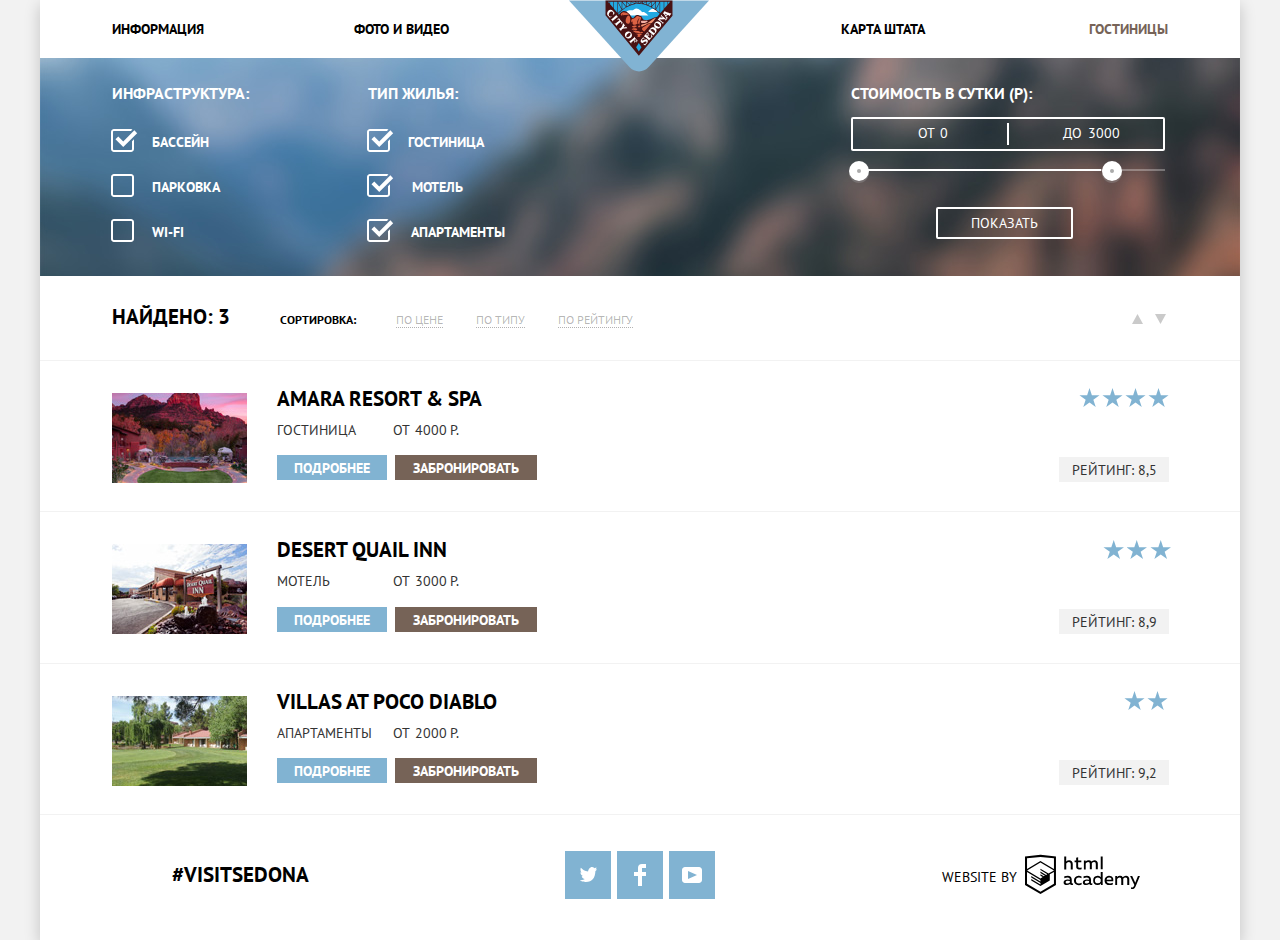
==== commit a4c4ecbb: "готовимся к отправке" ====
--- a/catalog.html
+++ b/catalog.html
@@ -5,7 +5,7 @@
   <meta charset="utf-8">
   <title>HTML Academy: Седона</title>
   <link href="css/normalize.css" rel="stylesheet">
-  <link href="css/style.css" rel="stylesheet">
+  <link href="css/minimize.css" rel="stylesheet">
   <link href="https://fonts.googleapis.com/css?family=PT+Sans:400,700&display=swap&subset=cyrillic,latin-ext"
     rel="stylesheet">
 </head>
@@ -54,18 +54,15 @@
         <fieldset>
           <legend class="legend">ТИП ЖИЛЬЯ:</legend>
           <p class="checkbox">
-            <input type="checkbox" name="typelive" value="hotel" checked id="hot"
-              class="filter-checkbox">
+            <input type="checkbox" name="typelive" value="hotel" checked id="hot" class="filter-checkbox">
             <label for="hot" class="label-checkbox">ГОСТИНИЦА </label>
           </p>
           <p class="checkbox">
-            <input type="checkbox" name="typelive" value="motel" checked id="mot"
-              class="filter-checkbox">
+            <input type="checkbox" name="typelive" value="motel" checked id="mot" class="filter-checkbox">
             <label for="mot" class="label-checkbox"> МОТЕЛЬ</label>
           </p>
           <p class="checkbox">
-            <input type="checkbox" name="typelive" value="aparthment" checked id="ap"
-              class="filter-checkbox">
+            <input type="checkbox" name="typelive" value="aparthment" checked id="ap" class="filter-checkbox">
             <label for="ap" class="label-checkbox"> АПАРТАМЕНТЫ</label>
           </p>
         </fieldset>
@@ -123,14 +120,12 @@
       </ul>
       <div class="up-down">
         <a href="#" class="up-down-button">
-          <svg xmlns="http://www.w3.org/2000/svg" width="11" height="10"
-            viewBox="0 0 11 10" class="tir">
+          <svg xmlns="http://www.w3.org/2000/svg" width="11" height="10" viewBox="0 0 11 10" class="tir">
             <path fill="#231F20" d="M5.5 0L0 10h11z" />
           </svg>
         </a>
         <a href="#" class="up-down-button">
-          <svg xmlns="http://www.w3.org/2000/svg" width="11" height="10"
-            viewBox="0 0 11 10" class="tir">
+          <svg xmlns="http://www.w3.org/2000/svg" width="11" height="10" viewBox="0 0 11 10" class="tir">
             <path fill="#231F20" d="M5.5 10L0 0h11" />
           </svg>
         </a>
@@ -142,7 +137,7 @@
         <img src="img/hotel-picture(2).jpg" width="135" height="90" alt="AMARA RESORT & SPA" class="hotel-img">
         <div class="hotel-detail">
           <h2 class="head-name-hotel">
-            <a href="#" class="name-hotel"> AMARA RESORT & SPA 
+            <a href="#" class="name-hotel"> AMARA RESORT & SPA
             </a>
           </h2>
           <p class="features hotel-inf">
@@ -163,7 +158,7 @@
         <img src="img/hotel-picture(3).jpg" width="135" height="90" alt="DESERT QUAIL INN" class="hotel-img">
         <div class="hotel-detail">
           <h2 class="head-name-hotel">
-            <a href="#" class="name-hotel"> DESERT QUAIL INN 
+            <a href="#" class="name-hotel"> DESERT QUAIL INN
             </a>
           </h2>
           <p class="features hotel-inf">
@@ -182,7 +177,7 @@
         <img src="img/hotel-picture.jpg" width="135" height="90" alt="VILLAS AT POCO DIABLO" class="hotel-img">
         <div class="hotel-detail">
           <h2 class="head-name-hotel">
-            <a href="#" class="name-hotel"> VILLAS AT POCO DIABLO 
+            <a href="#" class="name-hotel"> VILLAS AT POCO DIABLO
             </a>
           </h2>
           <p class="features hotel-inf">
--- a/css/minimize.css
+++ b/css/minimize.css
@@ -0,0 +1,222 @@
+body{font-family:"PT Sans","Arial",sans-serif;text-transform:uppercase;color:#000000;background-color:#ffffff;margin-left:40px;margin-right:40px;min-width:1200px;box-shadow:0 5px 15px 0 rgba(0,1,1,0.2)}
+.navigation{text-decoration:none;font-size:14px;font-weight:bold;line-height:26px;letter-spacing:normal;list-style:none}
+.nav-item{line-height:26px;font-family:inherit;font-weight:700}
+.nav-item-current{color:#766357;text-decoration:none}
+.nav-item:not(.nav-item-current){text-decoration:none;color:#000000}
+.nav-item:hover:not(.nav-item-current){color:#81b3d2}
+.nav-item:active:not(.nav-item-current){color:rgba(0,0,0,0.3)}
+.features{font-size:14px;color:#333333;text-align:center}
+.features-blue{font-size:14px;color:#ffffff;text-align:center;line-height:21px}
+.thesis{font-size:21px;font-weight:bold;text-align:center;line-height:21px;margin-bottom:0}
+.bluestyle{color:#ffffff;background-color:#81b3d2}
+.list-features{list-style:none}
+.find-title{font-size:21px;font-weight:bold;text-decoration:none;font-weight:bold;color:#ffffff;padding-bottom:33px;padding-top:31px;background-color:#766357;min-width:568px;border:none}
+.find-title:hover{background-color:#604e43}
+.find-title:active{color:rgba(255,255,255,0.3);background-color:#503e33}
+.find{font-size:21px;text-decoration:none;font-weight:bold;color:#ffffff;background-color:#81b3d2;transition:all 0.5s linear}
+.find:hover{background-color:#669ec0}
+.find:active{color:rgba(255,255,255,0.3);background-color:#5496bd}
+.find-hotel:not(.find){font-size:14px;font-weight:bold}
+.intrest{font-size:30px;font-weight:bold;text-align:center;line-height:36px;margin-bottom:25px}
+.book{display:inline-block;min-height:20px;width:142px;font-size:14px;text-decoration:none;font-weight:bold;background-color:#766357;color:#ffffff;margin-right:0;text-align:center;margin-top:15px;padding-top:5px}
+.book:hover{background-color:#604e43}
+.book:active{color:rgba(255,255,255,0.3);background-color:#503e33}
+.detail{display:inline-block;width:110px;min-height:20px;margin-right:4px;font-size:14px;text-decoration:none;font-weight:bold;color:#ffffff;text-align:center;background-color:#81b3d2;padding-top:5px}
+.detail:hover{background-color:#669ec0}
+.detail:active{color:rgba(255,255,255,0.3);background-color:#5496bd}
+.filters{background-color:#604e43;background-image:url(../img/filter-background.jpg);background-repeat:no-repeat;background-position-y:-300px;font-size:16px;font-weight:bold;color:#ffffff}
+.show-me{font-weight:normal;font-size:14px;color:#ffffff;display:block;margin-top:36px;margin-left:85px;padding:6px 33px;background:transparent;border:2px solid #ffffff;border-radius:2px;transition:all 0.5s ease}
+.name-hotel{font-size:21px;font-weight:bold;line-height:26px;color:#000000;text-decoration:none;text-align:left}
+.name-hotel:hover{color:#81b3d2}
+.name-hotel:active{color:rgba(0,0,0,0.3)}
+.we-find{font-size:21px;font-weight:bold;color:#000000;margin-top:29px;margin-right:50px}
+.sort{list-style:none}
+.sort-title{font-size:12px}
+.sort a{font-size:12px;color:rgba(0,0,0,0.3);text-decoration:none;border-bottom:dotted;border-width:1px}
+.sort a:visited{border-bottom:none;color:#81b3d2}
+.sort a:hover{color:#81b3d2}
+.sort a:active{border-bottom:none;color:#000000}
+.star1::after{position:absolute;content:"";width:90px;height:19px;background-image:url("../img/star.svg");background-size:21px 19px;background-repeat:space;bottom:75px;left:20px}
+.star2::after{position:absolute;content:"";width:68px;height:19px;background-image:url("../img/star.svg");background-size:21px 19px;background-repeat:space;bottom:75px;left:44px}
+.star3::after{position:absolute;content:"";width:44px;height:19px;background-image:url("../img/star.svg");background-size:21px 19px;background-repeat:space;bottom:75px;right:1px}
+.choice-hotel{list-style:none}
+.little-goods{list-style:none;background-color:#ffffff;color:#333333;font-size:12px}
+.little-goods h3{font-size:21px;font-weight:bold;color:#000000}
+.field:hover{background-color:#ebebeb}
+.field:focus{background-color:#ffffff}
+.list-features{counter-reset:heading}
+.feature-main::before{counter-increment:heading;content:"— №" counter(heading) "—";display:block;margin-bottom:20px;margin-top:13px}
+html{background-color:#f2f2f2}
+body{width:1200px;margin-left:auto;margin-right:auto}
+.header{min-width:1200px;margin:0;padding:0}
+.navigation{display:flex;padding:0;margin:0;justify-content:center}
+.head-navigavion{padding:0;margin:0}
+.navigation{margin-left:72px;margin-right:72px}
+.navigation li{width:239px;padding-top:16px;padding-bottom:16px}
+.navigation li:first-child{text-align:left}
+.navigation li:nth-child(2){margin-right:98px;text-align:left;margin-left:5px}
+.navigation li:nth-child(3){text-align:right;margin-right:6px}
+.navigation li:last-child{text-align:right}
+.welcome{margin-top:76px;margin-left:370px;margin-right:370px;margin-bottom:62px}
+.backphoto{position:relative;width:1200px;background-color:#4e768f;background-image:url(../img/background-photo.jpg);background-position-y:-86px;z-index:1;min-height:509px}
+.list-features{display:flex;flex-wrap:wrap;margin:0;padding:0}
+.list-features1 div:first-child{display:flex}
+.little-goods{width:1200px;display:flex;margin:0;padding:0;margin-top:56px;margin-bottom:65px}
+.little-goods li{width:400px;box-sizing:border-box;margin:0;padding:0;display:flex;flex-direction:column;align-items:center}
+.bluestyle{display:flex;flex-direction:column}
+.list-features2{display:flex}
+.footer{display:flex;width:1200px;padding:0;align-items:baseline;align-content:center;padding-top:10px;padding-bottom:25px}
+.filters{display:flex;width:1200px;align-items:flex-start}
+.filters fieldset{margin-top:20px;margin-bottom:23px;border:none}
+.filters fieldset:nth-child(2){margin-right:244px}
+.filters fieldset:first-child{margin-left:60px;margin-right:93px}
+.sort-find{display:flex;align-items:baseline;margin-left:72px;margin-bottom:17px}
+.sort{display:flex;align-items:baseline}
+.sort li:nth-child(2){margin-right:33px;margin-left:33px}
+.choice-hotel{min-width:1200px;padding:0;margin:0}
+.filters{padding:0;margin:0}
+.hotel-detail{display:flex;flex-direction:column;margin-right:522px}
+.visually-hidden{position:absolute;width:1px;height:1px;margin:-1px;border:0;padding:0;clip:rect(0 0 0 0);overflow:hidden}
+.hotel{display:flex;width:1200px;margin:0;padding:0;border-top:#f2f2f2 solid 1px}
+.hotel:last-child{border-bottom:#f2f2f2 solid 1px}
+.hotel-img{margin-left:72px;margin-top:32px;margin-right:30px}
+.head-name-hotel{margin:0;margin-bottom:10px}
+.stars{background-color:#f2f2f2;width:110px;height:20px;padding-top:5px;position:relative;align-self:flex-end;margin-bottom:29px}
+.media-items{display:flex;flex-wrap:wrap;justify-content:center;width:400px;list-style:none;padding:0}
+.media-items .media-list:nth-child(2n){margin-left:6px;margin-right:6px}
+.media{display:flex;align-items:center;justify-content:center;width:46px;height:48px;background-color:#81b3d2}
+.media:hover{background-color:#669ec0}
+.media:active{color:rgba(255,255,255,0.3);background-color:#5496bd}
+.media:active svg{opacity:0.5}
+.header-logo{position:relative;margin:0;padding:0;z-index:2}
+.logo{position:absolute;z-index:2;left:529px}
+.article-index{margin:0;padding:0}
+.main-index{margin:0;padding:0}
+.better{font-family:inherit;line-height:1.24;margin-bottom:28px;margin-top:56px;padding-right:380px;padding-left:380px}
+.lets-see{margin-bottom:51px;line-height:1.86}
+.list-features345{width:400px;margin-top:32px}
+.find-hotel-form{display:flex;border:none;flex-wrap:wrap;justify-content:center}
+.field-date{padding-left:14px;margin-left:20px;padding-top:12px;padding-bottom:10px;width:331px}
+.calender{position:relative;right:35px}
+.hotel-form-item{display:flex;border:none}
+.find-hotel-sedona{position:relative;margin-left:auto;margin-right:auto;width:568px;padding:0;border:none;z-index:2}
+.find-hotel{position:absolute;background-color:#ffffff;border:none;box-shadow:0 7px 15px 0 rgba(0,1,1,0.15);width:568px;display:none;-webkit-transform:translateY(-100%);transform:translateY(-100%)}
+.find-hotel.js-not{-webkit-transform:translateY(0);transform:translateY(0);display:block}
+.find{min-width:458px;-ms-grid-row-align:center;align-self:center;border:none;padding-bottom:22px;padding-top:14px;margin-bottom:52px;margin-top:43px}
+.hotel-form-item input{border:none}
+.hotel-form-item button{border:none}
+.hotel-form-item:first-child{-ms-grid-row-align:center;align-self:center}
+.hotel-form-item:nth-child(2n){-ms-grid-row-align:center;align-self:center}
+.web-by{padding:0;text-align:center;font-family:inherit;line-height:26px;font-size:14px;margin-right:8px}
+.visitsedona{width:400px}
+.price-range-filter{color:#ffffff;width:314px;margin-top:31px;padding-left:88px}
+.price-range-title{font-weight:bold;font-size:16px;margin-bottom:9px}
+.price-control{height:30px;border:2px solid #ffffff;border-radius:2px;margin-bottom:18px;font-size:0;position:relative}
+.price-control::after{content:"";position:absolute;background-color:#ffffff;width:2px;height:22px;top:50%;left:50%;-webkit-transform:translate(-50%,-50%);transform:translate(-50%,-50%)}
+.price-control label{display:inline-block;cursor:pointer;font-size:14px;line-height:21px;vertical-align:top}
+.price-control .price-min{width:90px;padding-left:65px;padding-top:3px}
+.price-control .price-max{width:90px;padding-left:55px;padding-top:3px}
+.price-control input{margin:0;width:50px;background:none;border:none;font:inherit;color:#ffffff}
+.range-control{position:relative}
+.range-control .scale{height:2px;background:rgba(255,255,255,0.3)}
+.range-control .rod{background:#ffffff;width:250px;height:2px}
+.range-scroll{border:none;background:none;width:20px;height:20px;position:absolute;top:-9px;transition:all 0.5s ease;cursor:pointer}
+.range-scroll:hover{-webkit-transform:scale(1.1);transform:scale(1.1)}
+.scroll-min{left:-8px}
+.scroll-max{left:245px}
+.show-me:hover{background-color:#ffffff;color:#000000}
+.logohtml path{fill:inherit;stroke:inherit;stroke-width:inherit}
+.logohtml{width:115px;height:41px;transition:all 0.5s ease;margin-top:4px}
+.logohtml:hover{fill:#81b3d2}
+.logohtml:active{fill:#bdbbbc}
+.calender{background:transparent;fill:#cacaca}
+.calender:hover{fill:#000000}
+.calender:active{fill:#81b3d2}
+.find-hotel input{background-color:#f2f2f2}
+.find-hotel input::-moz-placeholder{font-weight:bold;font-size:14px;color:#000000;text-align:left;opacity:1;font-family:inherit}
+.find-hotel input::-ms-input-placeholder{font-weight:bold;font-size:14px;color:#000000;text-align:left;opacity:1;font-family:inherit}
+.find-hotel input::-webkit-input-placeholder{font-weight:bold;font-size:14px;color:#000000;text-align:left;opacity:1;font-family:inherit}
+.find-hotel input:-ms-input-placeholder{font-weight:bold;font-size:14px;color:#000000;text-align:left;opacity:1;font-family:inherit}
+.find-hotel input::placeholder{font-weight:bold;font-size:14px;color:#000000;text-align:left;opacity:1;font-family:inherit}
+.date{padding-top:11px;margin-left:35px}
+.grounup{margin-right:41px;padding-top:12px}
+.child{margin-right:27px;margin-left:57px;padding-top:13px}
+.field-max-min{width:22px}
+.plus{background:#f2f2f2;min-width:38px;font-weight:bold;color:#cacaca;font-size:20px}
+.plus:hover{color:#000000}
+.plus:active{color:#81b3d2}
+.minus{background:#f2f2f2;min-width:38px;font-weight:bold;color:#cacaca;font-size:20px}
+.minus:hover{color:#000000}
+.minus:active{color:#81b3d2}
+.hotel-form-item:first-child{margin-top:54px}
+.footer-index{position:relative;margin-top:-126px;background-color:rgba(255,255,255,0.9);z-index:2;padding-top:21px}
+.up-down{margin-left:499px}
+.tir path{fill:inherit;stroke:inherit;stroke-width:inherit}
+.tir{fill:#cacaca}
+.tir:hover{fill:#000000}
+.tir:active{fill:#81b3d2}
+.hotel-price{display:flex}
+.backphoto::after{position:absolute;content:"";width:1200px;height:59px;background-image:url("../img/intro-mask.svg");background-size:1200px 59px;background-repeat:no-repeat;bottom:-2px;left:0}
+.filter-checkbox{display:none}
+.label-checkbox::before{content:"";display:inline-block;position:relative;width:27px;height:27px;background-image:url("../img/checkbox-off.svg");background-repeat:no-repeat;right:14px;bottom:-9.5px;margin-left:13px}
+.filter-checkbox:checked + .label-checkbox::before{background-image:url("../img/checkbox-on.svg")}
+.filter-checkbox:disabled + .label-checkbox::before{background-image:url("../img/checkbox-offdis.svg")}
+.filter-checkbox:checked:disabled + .label-checkbox::before{background-image:url("../img/checkbox-ondis.svg")}
+.bluestyle1{padding-top:28px;padding-bottom:40px;padding-left:60px;padding-right:60px}
+.bluestyle1 h2{padding:0px 50px}
+.bluestyle2{padding-top:28px;padding-bottom:40px;padding-left:40px;padding-right:43px}
+@-webkit-keyframes go-go{to{-webkit-transform:translateY(0);transform:translateY(0)}
+}
+@keyframes go-go{to{-webkit-transform:translateY(0);transform:translateY(0)}
+}
+.show-must-go-on{display:block;-webkit-animation-name:go-go;animation-name:go-go;-webkit-animation-duration:2s;animation-duration:2s;-webkit-animation-fill-mode:both;animation-fill-mode:both}
+.img-map{padding:0;margin:0;position:relative;z-index:1}
+.iframe{position:absolute;left:0;top:0;border:0}
+.form-box{width:568px;min-height:395px;position:absolute;overflow:hidden}
+.suvenirs h3{margin-top:29px;margin-bottom:11px}
+.home h3{margin-top:30px;margin-bottom:11px}
+.food h3{margin-top:32px;margin-bottom:11px}
+.home p{max-width:calc(100% - 130px);padding-left:65px;padding-right:66px;line-height:21px}
+.food p{max-width:calc(100% - 100px);padding-left:52px;padding-right:50px;line-height:21px}
+.suvenirs p{max-width:calc(100% - 100px);padding-left:61px;padding-right:63px;line-height:21px}
+.list-features345 h2{margin-bottom:25px}
+.list-features345 p{line-height:21px}
+.interest-section{margin-top:95px}
+.interest-section .features{line-height:24px;margin:0;margin-bottom:45px}
+.field-max-min{position:relative;z-index:1;padding-left:12px;padding-top:12px;padding-bottom:10px}
+.web-html{display:flex;margin-left:102px}
+.home::before{content:"";width:75px;height:72px;background-image:url("../img/icon-1.svg");margin-top:3px}
+.food::before{content:"";width:74px;height:70px;background-image:url("../img/icon-3.svg");margin-top:3px}
+.suvenirs::before{content:"";width:64px;height:76px;background-image:url("../img/icon-2.svg")}
+.list-features345:nth-child(1n) p{padding-left:90px;padding-right:97px}
+.list-features345:nth-child(2n) p{padding-left:65px;padding-right:66px}
+.list-features345:last-child p{padding-left:68px;padding-right:77px}
+.list-features345:nth-child(1n) h2{padding:0px 90px}
+.list-features345:nth-child(2n) h2{padding:0px 120px}
+.list-features345:last-child h2{padding:0px 120px}
+.legend{padding-top:6px}
+.checkbox{margin:0;margin-top:12px}
+.checkbox label{font-family:"PT Sans","Arial",sans-serif;font-size:14px;line-height:21px}
+.hotel-buttons{padding:0px;padding-top:2px}
+.hotel-inf{display:flex;padding:0;margin:0}
+.place{width:110px;text-align:left;margin-right:6px}
+.price{margin-right:3px;margin-left:5px}
+.hotel-detail{margin-top:23px;margin-bottom:31px}
+.footer-catalog{margin-top:10px}
+.real-town{width:1200px}
+.real-img{width:800px}
+.bluestyle1{width:400px;box-sizing:border-box}
+.bluestyle2{width:400px;box-sizing:border-box}
+.price-max{font-weight:normal}
+.price-min{font-weight:normal}
+.fill{font-family:inherit;font-size:14px;font-weight:bold;text-transform:uppercase;border:none}
+.up-down-button:first-child{margin-right:8px;text-decoration:none}
+@-webkit-keyframes shake{0%,100%{-webkit-transform:translateX(0);transform:translateX(0)}
+10%,30%,50%,70%,90%{-webkit-transform:translateX(-10px);transform:translateX(-10px)}
+20%,40%,60%,80%{-webkit-transform:translateX(10px);transform:translateX(10px)}
+}
+@keyframes shake{0%,100%{-webkit-transform:translateX(0);transform:translateX(0)}
+10%,30%,50%,70%,90%{-webkit-transform:translateX(-10px);transform:translateX(-10px)}
+20%,40%,60%,80%{-webkit-transform:translateX(10px);transform:translateX(10px)}
+}
+.error{-webkit-animation:shake 0.6s;animation:shake 0.6s}
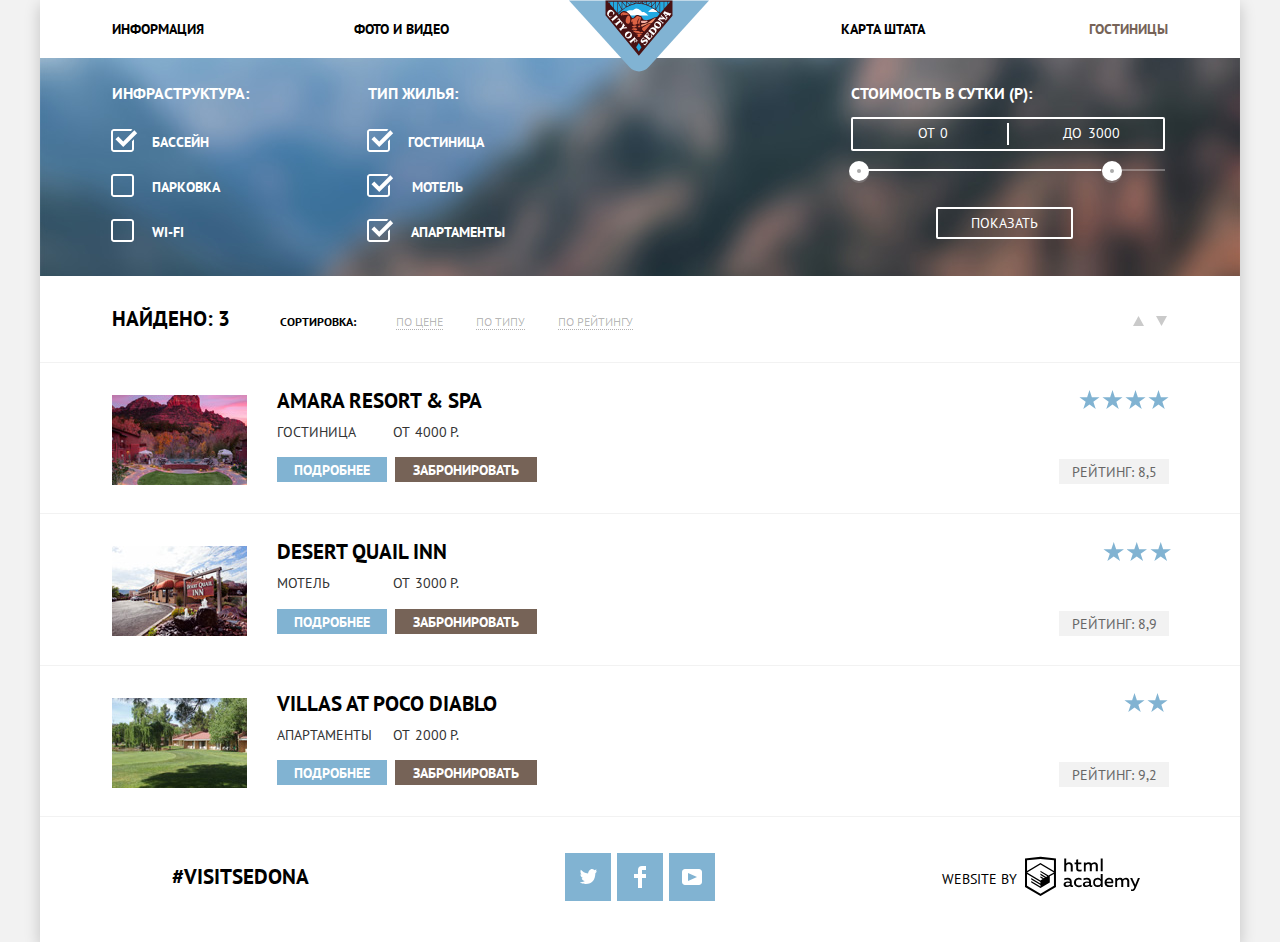
==== commit 4d361c12: "исправляем ошибки по критериям" ====
--- a/catalog.html
+++ b/catalog.html
@@ -5,7 +5,7 @@
   <meta charset="utf-8">
   <title>HTML Academy: Седона</title>
   <link href="css/normalize.css" rel="stylesheet">
-  <link href="css/minimize.css" rel="stylesheet">
+  <link href="css/style.css" rel="stylesheet">
   <link href="https://fonts.googleapis.com/css?family=PT+Sans:400,700&display=swap&subset=cyrillic,latin-ext"
     rel="stylesheet">
 </head>
@@ -88,6 +88,7 @@
                   <circle fill="#FFF" cx="10" cy="10" r="10" />
                   <circle fill="#ABABAB" cx="10" cy="10" r="2" />
                 </svg>
+                <span class="visually-hidden">Меньше</span>
               </button>
               <button type="button" class="range-scroll scroll-max">
                 <svg xmlns="http://www.w3.org/2000/svg" width="20" height="23" viewBox="0 0 20 23">
@@ -96,6 +97,7 @@
                   <circle fill="#FFF" cx="10" cy="10" r="10" />
                   <circle fill="#ABABAB" cx="10" cy="10" r="2" />
                 </svg>
+                <span class="visually-hidden">Больше</span>
               </button>
             </div>
             <button class="show-me" type="submit">ПОКАЗАТЬ</button>
@@ -105,7 +107,7 @@
       </form>
     </section>
     <div class="sort-find">
-      <span class="we-find"> НАЙДЕНО: 3 </span>
+      <span class="we-find"> НАЙДЕНО: 3</span>
       <h3 class="sort-title">СОРТИРОВКА:</h3>
       <ul class="sort">
         <li>
@@ -123,11 +125,13 @@
           <svg xmlns="http://www.w3.org/2000/svg" width="11" height="10" viewBox="0 0 11 10" class="tir">
             <path fill="#231F20" d="M5.5 0L0 10h11z" />
           </svg>
+          <span class="visually-hidden">Вверх</span>
         </a>
         <a href="#" class="up-down-button">
           <svg xmlns="http://www.w3.org/2000/svg" width="11" height="10" viewBox="0 0 11 10" class="tir">
             <path fill="#231F20" d="M5.5 10L0 0h11" />
           </svg>
+          <span class="visually-hidden">Вниз</span>
         </a>
       </div>
     </div>
--- a/css/style.css
+++ b/css/style.css
@@ -0,0 +1,1389 @@
+body {
+  /*Текст*/
+  font-family: "PT Sans", "Arial", sans-serif;
+  text-transform: uppercase;
+  color: #000000;
+  /*Фон*/
+  background-color: #ffffff;
+  margin-left: 40px;
+  margin-right: 40px;
+  min-width: 1200px;
+  box-shadow: 0 5px 15px 0 rgba(0, 1, 1, 0.2);
+}
+
+.navigation {
+  /*Текст*/
+  text-decoration: none;
+  font-size: 14px;
+  font-weight: bold;
+  line-height: 26px;
+  letter-spacing: normal;
+
+  /*Фон*/
+  list-style: none;
+}
+
+.nav-item {
+  line-height: 26px;
+  font-family: inherit;
+  font-weight: 700;
+}
+
+.nav-item-current {
+  color: #766357;
+  text-decoration: none;
+}
+
+.nav-item:not(.nav-item-current) {
+  text-decoration: none;
+  color: #000000;
+}
+
+.nav-item:hover:not(.nav-item-current) {
+  color: #81b3d2;
+}
+
+.nav-item:active:not(.nav-item-current) {
+  color: rgba(0, 0, 0, 0.3);
+}
+
+.features {
+  /*Текст*/
+  font-size: 14px;
+  color: #333333;
+  text-align: center;
+}
+
+.features-blue {
+  font-size: 14px;
+  color: #ffffff;
+  text-align: center;
+  line-height: 21px;
+}
+
+.thesis {
+  /*Текст*/
+  font-size: 21px;
+  font-weight: bold;
+  text-align: center;
+  line-height: 21px;
+  margin-bottom: 0;
+}
+
+.bluestyle {
+  /*Текст*/
+  color: #ffffff;
+  /*Фон*/
+  background-color: #81b3d2;
+}
+
+.list-features {
+  list-style: none;
+}
+
+.find-title {
+  /*Текст*/
+  font-size: 21px;
+  font-weight: bold;
+  text-decoration: none;
+  font-weight: bold;
+  color: #ffffff;
+  padding-bottom: 33px;
+  padding-top: 31px;
+  /*Фон*/
+  background-color: #766357;
+  min-width: 568px;
+  border: none;
+}
+
+.find-title:hover {
+  background-color: #604e43;
+}
+
+.find-title:active {
+  color: rgba(255, 255, 255, 0.3);
+  background-color: #503e33;
+}
+
+.find {
+  /*Текст*/
+  font-size: 21px;
+  text-decoration: none;
+  font-weight: bold;
+  color: #ffffff;
+  /*Фон*/
+  background-color: #81b3d2;
+  transition: all 0.5s linear;
+}
+
+.find:hover {
+  background-color: #669ec0;
+}
+
+.find:active {
+  color: rgba(255, 255, 255, 0.3);
+  background-color: #5496bd;
+}
+
+.find-hotel:not(.find) {
+  font-size: 14px;
+  font-weight: bold;
+}
+
+.intrest {
+  font-size: 30px;
+  font-weight: bold;
+  text-align: center;
+  line-height: 36px;
+  margin-bottom: 25px;
+}
+
+.book {
+  display: inline-block;
+  vertical-align: top;
+  min-height: 20px;
+  width: 142px;
+  font-size: 14px;
+  text-decoration: none;
+  font-weight: bold;
+  background-color: #766357;
+  color: #ffffff;
+  margin-right: 0;
+  text-align: center;
+  margin-top: 15px;
+  padding-top: 5px;
+}
+
+.book:hover {
+  background-color: #604e43;
+}
+
+.book:active {
+  color: rgba(255, 255, 255, 0.3);
+  background-color: #503e33;
+}
+
+.detail {
+  display: inline-block;
+  vertical-align: top;
+  width: 110px;
+  min-height: 20px;
+  margin-right: 4px;
+  /*Текст*/
+  font-size: 14px;
+  text-decoration: none;
+  font-weight: bold;
+  color: #ffffff;
+  text-align: center;
+  /*Фон*/
+  background-color: #81b3d2;
+  padding-top: 5px;
+  margin-top: 15px;
+}
+
+.detail:hover {
+  background-color: #669ec0;
+}
+
+.detail:active {
+  color: rgba(255, 255, 255, 0.3);
+  background-color: #5496bd;
+}
+
+.filters {
+  background-color: #604e43;
+  background-image: url(../img/filter-background.jpg);
+  background-repeat: no-repeat;
+  background-position-y: -300px;
+
+  font-size: 16px;
+  font-weight: bold;
+  color: #ffffff;
+}
+
+.show-me {
+  font-weight: normal;
+  font-size: 14px;
+  color: #ffffff;
+  display: block;
+  margin-top: 36px;
+  margin-left: 85px;
+  padding: 6px 33px;
+  background: transparent;
+  border: 2px solid #ffffff;
+  border-radius: 2px;
+  transition: all 0.5s ease;
+}
+
+.name-hotel {
+  font-size: 21px;
+  font-weight: bold;
+  line-height: 26px;
+  color: #000000;
+  text-decoration: none;
+  text-align: left;
+}
+
+.name-hotel:hover {
+  color: #81b3d2;
+}
+
+.name-hotel:active {
+  color: rgba(0, 0, 0, 0.3);
+}
+
+.we-find {
+  min-width: 117px;
+  font-size: 21px;
+  font-weight: bold;
+  color: #000000;
+  margin-top: 29px;
+  margin-right: 50px;
+  padding-top: 2px;
+}
+
+.sort {
+  list-style: none;
+}
+
+.sort-title {
+  font-size: 12px;
+}
+
+.sort a {
+  font-size: 12px;
+  color: rgba(0, 0, 0, 0.3);
+  text-decoration: none;
+  border-bottom: dotted;
+  border-width: 1px;
+}
+
+.sort a:visited {
+  border-bottom: none;
+  color: #81b3d2;
+}
+
+.sort a:hover {
+  color: #81b3d2;
+}
+
+.sort a:active {
+  border-bottom: none;
+  color: #000000;
+}
+
+.star1::after {
+  position: absolute;
+  content: "";
+  width: 90px;
+  height: 19px;
+  background-image: url("../img/star.svg");
+  background-size: 21px 19px;
+  background-repeat: space;
+  bottom: 75px;
+  left: 20px;
+}
+
+.star2::after {
+  position: absolute;
+  content: "";
+  width: 68px;
+  height: 19px;
+  background-image: url("../img/star.svg");
+  background-size: 21px 19px;
+  background-repeat: space;
+  bottom: 75px;
+  left: 44px;
+}
+
+.star3::after {
+  position: absolute;
+  content: "";
+  width: 44px;
+  height: 19px;
+  background-image: url("../img/star.svg");
+  background-size: 21px 19px;
+  background-repeat: space;
+  bottom: 75px;
+  right: 1px;
+}
+
+.choice-hotel {
+  list-style: none;
+}
+
+.little-goods {
+  list-style: none;
+  background-color: #ffffff;
+  color: #333333;
+  font-size: 12px;
+}
+
+.little-goods h3 {
+  font-size: 21px;
+  font-weight: bold;
+  color: #000000;
+}
+
+.field:hover {
+  background-color: #ebebeb;
+}
+
+.field:focus {
+  background-color: #ffffff;
+}
+
+.list-features {
+  counter-reset: heading;
+}
+
+.feature-main::before {
+  counter-increment: heading;
+  content: "— №" counter(heading) "—";
+  display: block;
+  margin-bottom: 20px;
+  margin-top: 13px;
+}
+
+html {
+  background-color: #f2f2f2;
+}
+
+body {
+  width: 1200px;
+  margin-left: auto;
+  margin-right: auto;
+}
+
+.header {
+  min-width: 1200px;
+  margin: 0;
+  padding: 0;
+}
+
+.navigation {
+  display: flex;
+  padding: 0;
+  margin: 0;
+  justify-content: center;
+}
+.head-navigavion {
+  padding: 0;
+  margin: 0;
+}
+
+.navigation {
+  margin-left: 72px;
+  margin-right: 72px;
+}
+.navigation li {
+  width: 239px;
+  padding-top: 16px;
+  padding-bottom: 16px;
+}
+
+.navigation li:first-child {
+  text-align: left;
+}
+
+.navigation li:nth-child(2) {
+  margin-right: 98px;
+  text-align: left;
+  margin-left: 5px;
+}
+
+.navigation li:nth-child(3) {
+  text-align: right;
+  margin-right: 6px;
+}
+
+.navigation li:last-child {
+  text-align: right;
+}
+
+.welcome {
+  margin-top: 76px;
+  margin-left: 370px;
+  margin-right: 370px;
+  margin-bottom: 62px;
+}
+.backphoto {
+  position: relative;
+  width: 1200px;
+  background-color: #4e768f;
+  background-image: url(../img/background-photo.jpg);
+  background-position-y: -86px;
+  z-index: 1;
+  min-height: 509px;
+}
+
+.list-features {
+  display: flex;
+  flex-wrap: wrap;
+  margin: 0;
+  padding: 0;
+}
+
+.list-features1 div:first-child {
+  display: flex;
+}
+
+.little-goods {
+  width: 1200px;
+  display: flex;
+  flex-wrap: wrap;
+  margin: 0;
+  padding: 0;
+  margin-top: 56px;
+  margin-bottom: 65px;
+}
+
+.little-goods li {
+  width: 400px;
+  box-sizing: border-box;
+  margin: 0;
+  padding: 0;
+  display: flex;
+  flex-direction: column;
+  align-items: center;
+}
+
+.bluestyle {
+  display: flex;
+  flex-direction: column;
+}
+.list-features2 {
+  display: flex;
+}
+
+.footer {
+  display: flex;
+  width: 1200px;
+  padding: 0;
+  align-items: baseline;
+  align-content: center;
+  padding-top: 10px;
+  padding-bottom: 25px;
+}
+
+.filters {
+  display: flex;
+  width: 1200px;
+  align-items: flex-start;
+}
+
+.filters fieldset {
+  margin-top: 20px;
+  margin-bottom: 23px;
+  border: none;
+}
+
+.filters fieldset:nth-child(2) {
+  margin-right: 244px;
+}
+
+.filters fieldset:first-child {
+  margin-left: 60px;
+  margin-right: 93px;
+}
+
+.sort-find {
+  display: flex;
+  align-items: baseline;
+  margin-left: 72px;
+  margin-bottom: 17px;
+}
+
+.sort {
+  display: flex;
+  align-items: baseline;
+  margin-right: 500px;
+}
+
+.sort li:nth-child(2) {
+  margin-right: 33px;
+  margin-left: 33px;
+}
+
+.choice-hotel {
+  min-width: 1200px;
+  padding: 0;
+  margin: 0;
+}
+
+.filters {
+  padding: 0;
+  margin: 0;
+}
+
+.hotel-detail {
+  display: flex;
+  flex-direction: column;
+  margin-right: 522px;
+}
+
+.visually-hidden {
+  position: absolute;
+  width: 1px;
+  height: 1px;
+  margin: -1px;
+  border: 0;
+  padding: 0;
+  clip: rect(0 0 0 0);
+  overflow: hidden;
+}
+
+.hotel {
+  display: flex;
+  width: 1200px;
+  margin: 0;
+  padding: 0;
+  border-top: #f2f2f2 solid 1px;
+}
+.hotel:last-child {
+  border-bottom: #f2f2f2 solid 1px;
+}
+.hotel-img {
+  margin-left: 72px;
+  margin-top: 32px;
+  margin-right: 30px;
+}
+
+.head-name-hotel {
+  margin: 0;
+  margin-bottom: 10px;
+}
+
+.stars {
+  background-color: #f2f2f2;
+  width: 110px;
+  min-height: 20px;
+  padding-top: 5px;
+  position: relative;
+  align-self: flex-end;
+  margin-bottom: 29px;
+}
+
+.media-items {
+  display: flex;
+  flex-wrap: wrap;
+  justify-content: center;
+  width: 400px;
+  list-style: none;
+  padding: 0;
+}
+
+.media-items .media-list:nth-child(2n) {
+  margin-left: 6px;
+  margin-right: 6px;
+}
+.media {
+  display: flex;
+  align-items: center;
+  justify-content: center;
+  width: 46px;
+  height: 48px;
+  background-color: #81b3d2;
+}
+
+.media:hover {
+  background-color: #669ec0;
+}
+
+.media:active {
+  color: rgba(255, 255, 255, 0.3);
+  background-color: #5496bd;
+}
+
+.media:active svg {
+  opacity: 0.5;
+}
+
+.header-logo {
+  position: relative;
+  margin: 0;
+  padding: 0;
+  z-index: 2;
+}
+
+.logo {
+  position: absolute;
+  z-index: 2;
+
+  left: 529px;
+}
+.article-index {
+  margin: 0;
+  padding: 0;
+}
+
+.main-index {
+  margin: 0;
+  padding: 0;
+}
+.better {
+  font-family: inherit;
+  line-height: 1.24;
+  margin-bottom: 28px;
+  margin-top: 56px;
+  padding-right: 380px;
+  padding-left: 380px;
+}
+
+.lets-see {
+  margin-bottom: 51px;
+  line-height: 1.86;
+}
+
+.list-features345 {
+  width: 400px;
+  padding-top: 32px;
+  padding-bottom: 45px;
+  background-color: #eeeeee;
+}
+
+.find-hotel-form {
+  display: flex;
+  border: none;
+  flex-wrap: wrap;
+  justify-content: center;
+}
+
+.field-date {
+  /*Инпут дата заезда-выезда, форма, главная*/
+  padding-left: 14px;
+  margin-left: 20px;
+  padding-top: 12px;
+  padding-bottom: 10px;
+  width: 331px;
+}
+
+.calender {
+  /*Кнопка-календарь, дата выездa-заезда, форма, главная*/
+  position: relative;
+  right: 35px;
+}
+
+.hotel-form-item {
+  display: flex;
+  border: none;
+}
+
+.find-hotel-sedona {
+  position: relative;
+  margin-left: auto;
+  margin-right: auto;
+  width: 568px;
+  padding: 0;
+  border: none;
+  z-index: 2;
+}
+
+.find-hotel {
+  position: absolute;
+  background-color: #ffffff;
+  border: none;
+  box-shadow: 0 7px 15px 0 rgba(0, 1, 1, 0.15);
+  width: 568px;
+  display: none;
+  -webkit-transform: translateY(-100%);
+          transform: translateY(-100%);
+}
+
+.find-hotel.js-not {
+  -webkit-transform: translateY(0);
+          transform: translateY(0);
+  display: block;
+}
+
+.find {
+  min-width: 458px;
+  -ms-grid-row-align: center;
+      align-self: center;
+  border: none;
+  padding-bottom: 22px;
+  padding-top: 14px;
+  margin-bottom: 52px;
+  margin-top: 43px;
+}
+
+.hotel-form-item input { /*Все инпуты в форме на главной*/
+  border: none;
+}
+
+.hotel-form-item button { /*Все кнопки в форме на главной*/
+  border: none;
+}
+
+.hotel-form-item:first-child {
+  -ms-grid-row-align: center;
+      align-self: center;
+}
+
+.hotel-form-item:nth-child(2n) {
+  -ms-grid-row-align: center;
+      align-self: center;
+}
+
+.web-by {
+  padding: 0;
+  text-align: center;
+  font-family: inherit;
+  line-height: 26px;
+  font-size: 14px;
+  margin-right: 8px;
+}
+
+.visitsedona {
+  width: 400px;
+}
+
+.price-range-filter {
+  color: #ffffff;
+  width: 314px;
+  margin-top: 31px;
+  padding-left: 88px;
+}
+
+.price-range-title {
+  font-weight: bold;
+  font-size: 16px;
+  margin-bottom: 9px;
+}
+
+.price-control {
+  height: 30px;
+  border: 2px solid #ffffff;
+  border-radius: 2px;
+  margin-bottom: 18px;
+  font-size: 0;
+  position: relative;
+}
+
+.price-control::after {
+  content: "";
+  position: absolute;
+  background-color: #ffffff;
+  width: 2px;
+  height: 22px;
+  top: 50%;
+  left: 50%;
+  -webkit-transform: translate(-50%, -50%);
+          transform: translate(-50%, -50%);
+}
+
+.price-control label {
+  display: inline-block;
+  vertical-align: top;
+  cursor: pointer;
+  font-size: 14px;
+  line-height: 21px;
+  vertical-align: top;
+}
+
+.price-control .price-min {
+  width: 90px;
+  padding-left: 65px;
+  padding-top: 3px;
+}
+
+.price-control .price-max {
+  width: 90px;
+  padding-left: 55px;
+  padding-top: 3px;
+}
+
+.price-control input {
+  margin: 0;
+  width: 50px;
+  background: none;
+  border: none;
+  font: inherit;
+  color: #ffffff;
+}
+
+.range-control {
+  position: relative;
+}
+
+.range-control .scale {
+  height: 2px;
+  background: rgba(255, 255, 255, 0.3);
+}
+
+.range-control .rod {
+  background: #ffffff;
+  width: 250px;
+  height: 2px;
+}
+
+.range-scroll {
+  border: none;
+  background: none;
+  width: 20px;
+  height: 20px;
+  position: absolute;
+  top: -9px;
+  transition: all 0.5s ease;
+  cursor: pointer;
+}
+
+.range-scroll:hover {
+  -webkit-transform: scale(1.1);
+          transform: scale(1.1);
+}
+
+.scroll-min {
+  left: -8px;
+}
+
+.scroll-max {
+  left: 245px;
+}
+
+.stars {
+  font-family: inherit;
+  color: #666666;
+  font-size: 14px;
+}
+
+.show-me:hover {
+  background-color: #ffffff;
+  color: #000000;
+}
+
+.logohtml path {
+  fill: inherit;
+  stroke: inherit;
+  stroke-width: inherit;
+}
+
+.logohtml {
+  width: 115px;
+  height: 41px;
+  transition: all 0.5s ease;
+  margin-top: 4px;
+}
+
+.logohtml:hover {
+  fill: #81b3d2;
+}
+
+.logohtml:active {
+  fill: #bdbbbc;
+}
+
+.calender {
+  background: transparent;
+  fill: #cacaca;
+}
+
+.calender:hover {
+  fill: #000000;
+}
+
+.calender:active {
+  fill: #81b3d2;
+}
+
+.find-hotel input {
+  background-color: #f2f2f2;
+
+}
+
+.find-hotel input::-moz-placeholder {
+  font-weight: bold;
+  font-size: 14px;
+  color: #000000;
+  text-align: left;
+  opacity: 1;
+  font-family: inherit;
+}
+
+.find-hotel input::-ms-input-placeholder {
+  font-weight: bold;
+  font-size: 14px;
+  color: #000000;
+  text-align: left;
+  opacity: 1;
+  font-family: inherit;
+}
+
+.find-hotel input::-webkit-input-placeholder {
+  font-weight: bold;
+  font-size: 14px;
+  color: #000000;
+  text-align: left;
+  opacity: 1;
+  font-family: inherit;
+}
+
+.find-hotel input:-ms-input-placeholder {
+  font-weight: bold;
+  font-size: 14px;
+  color: #000000;
+  text-align: left;
+  opacity: 1;
+  font-family: inherit;
+}
+
+.find-hotel input::placeholder {
+  font-weight: bold;
+  font-size: 14px;
+  color: #000000;
+  text-align: left;
+  opacity: 1;
+  font-family: inherit;
+}
+
+.date {/*Дата заезда-выезда, форма , главная*/
+  padding-top: 11px;
+  margin-left: 35px;
+}
+
+.grounup {
+  margin-right: 41px;
+  padding-top: 12px;
+}
+
+.child {
+  margin-right: 27px;
+  margin-left: 57px;
+  padding-top: 13px;
+}
+
+.field-max-min {
+  width: 22px;
+}
+
+.plus {
+  background: #f2f2f2;
+  min-width: 38px;
+  font-weight: bold;
+  color: #cacaca;
+  font-size: 20px;
+}
+
+.plus:hover {
+  color: #000000;
+}
+
+.plus:active {
+  color: #81b3d2;
+}
+.minus {
+  background: #f2f2f2;
+  min-width: 38px;
+  font-weight: bold;
+  color: #cacaca;
+  font-size: 20px;
+}
+
+.minus:hover {
+  color: #000000;
+}
+
+.minus:active {
+  color: #81b3d2;
+}
+
+.hotel-form-item:first-child {
+  margin-top: 54px;
+}
+
+.footer-index {
+  position: relative;
+  margin-top: -126px;
+  background-color: rgba(255, 255, 255, 0.9);
+  z-index: 2;
+  padding-top: 21px;
+}
+
+.up-down {
+  margin-right: 70px;
+ 
+}
+
+.tir path {
+  fill: inherit;
+  stroke: inherit;
+  stroke-width: inherit;
+}
+
+.tir {
+  fill: #cacaca;
+}
+
+.tir:hover {
+  fill: #000000;
+}
+
+.tir:active {
+  fill: #81b3d2;
+}
+
+.hotel-price {
+  display: flex;
+}
+
+.backphoto::after {
+  position: absolute;
+  content: "";
+  width: 1200px;
+  height: 59px;
+  background-image: url("../img/intro-mask.svg");
+  background-size: 1200px 59px;
+  background-repeat: no-repeat;
+  bottom: -2px;
+  left: 0;
+}
+
+.filter-checkbox {
+  display: none;
+}
+
+.label-checkbox::before {
+  content: "";
+  display: inline-block;
+  position: relative;
+  width: 27px;
+  height: 27px;
+  background-image: url("../img/checkbox-off.svg");
+  background-repeat: no-repeat;
+  right: 14px;
+  bottom: -9.5px;
+  margin-left: 13px;
+}
+
+.filter-checkbox:checked + .label-checkbox::before {
+  background-image: url("../img/checkbox-on.svg");
+}
+
+.filter-checkbox:disabled + .label-checkbox::before {
+  background-image: url("../img/checkbox-offdis.svg");
+}
+
+.filter-checkbox:checked:disabled + .label-checkbox::before {
+  background-image: url("../img/checkbox-ondis.svg");
+}
+
+.bluestyle1 {
+  padding-top: 28px;
+  padding-bottom: 40px;
+  padding-left: 60px;
+  padding-right: 60px;
+}
+
+.bluestyle1 h2 {
+  padding: 0px 50px;
+}
+
+.bluestyle2 {
+  padding-top: 28px;
+  padding-bottom: 40px;
+  padding-left: 40px;
+  padding-right: 43px;
+}
+
+/*Анимация для выезда формы*/
+@-webkit-keyframes go-go {
+  to {
+    -webkit-transform: translateY(0);
+            transform: translateY(0);
+  }
+}
+
+@keyframes go-go {
+  to {
+    -webkit-transform: translateY(0);
+            transform: translateY(0);
+  }
+}
+
+.show-must-go-on {
+  display: block;
+  -webkit-animation-name: go-go;
+          animation-name: go-go;
+  -webkit-animation-duration: 2s;
+          animation-duration: 2s;
+  -webkit-animation-fill-mode: both;
+          animation-fill-mode: both;
+}
+
+.img-map {
+  padding: 0;
+  margin: 0;
+  position: relative;
+  z-index: 1;
+}
+
+.iframe {
+  position: absolute;
+  left: 0;
+  top: 0;
+  border:0;
+}
+
+.form-box {
+  width: 568px;
+  min-height: 395px;
+  position: absolute;
+  overflow: hidden;
+}
+
+.suvenirs h3 {
+  margin-top: 29px;
+  margin-bottom: 11px;
+}
+
+.home h3 {
+  margin-top: 30px;
+  margin-bottom: 11px;
+}
+
+.food h3 {
+  margin-top: 32px;
+  margin-bottom: 11px;
+}
+
+.home p {
+  max-width: calc(100% - 130px);
+  padding-left: 65px;
+  padding-right: 66px;
+  line-height: 21px;
+}
+
+.food p {
+  max-width: calc(100% - 100px);
+  padding-left: 52px;
+  padding-right: 50px;
+  line-height: 21px;
+}
+
+.suvenirs p {
+  max-width: calc(100% - 100px);
+  padding-left: 61px;
+  padding-right: 63px;
+  line-height: 21px;
+}
+
+.list-features345 h2 {
+  margin-bottom: 25px;
+}
+
+.list-features345 p {
+  line-height: 21px;
+}
+
+.interest-section {
+  margin-top: 50px;
+}
+
+.interest-section .features {/*"Укажите предполагаемые...." главная*/
+  line-height: 24px;
+  margin: 0;
+  margin-bottom: 45px;
+}
+
+.field-max-min {
+  position: relative;
+  z-index: 1;
+  padding-left: 12px;
+  padding-top: 12px;
+  padding-bottom: 10px; 
+}
+
+.web-html {
+  display: flex;
+  margin-left: 102px;
+}
+
+.home::before { /*Домик*/
+  content: "";
+  width: 75px;
+  height: 72px;
+  background-image: url("../img/icon-1.svg");
+  margin-top: 3px;
+}
+
+.food::before { /*Бургер*/
+  content: "";
+  width: 74px;
+  height: 70px;
+  background-image: url("../img/icon-3.svg");
+  margin-top: 3px;
+}
+
+.suvenirs::before { /*Подарок*/
+  content: "";
+  width: 64px;
+  height: 76px;
+  background-image: url("../img/icon-2.svg");
+}
+
+.list-features345:nth-child(1n) p {
+  padding-left: 93px;
+  padding-right: 93px;
+}
+
+.list-features345:nth-child(2n) p {
+  padding-left: 65px;
+  padding-right: 66px;
+}
+
+.list-features345:last-child p {
+  padding-left: 76px;
+  padding-right: 76px;
+}
+
+.list-features345:nth-child(1n) h2 {
+  padding: 0px 90px;
+}
+
+.list-features345:nth-child(2n) h2 {
+  padding: 0px 120px;
+}
+
+.list-features345:last-child h2 {
+  padding: 0px 120px;
+}
+
+.legend {
+  padding-top: 6px;
+}
+
+.checkbox {
+  margin: 0;
+  margin-top: 12px;
+}
+
+.checkbox label {
+  font-family: "PT Sans", "Arial", sans-serif;
+  font-size: 14px;
+  line-height: 21px;
+}
+
+.hotel-buttons {
+  padding: 0px;
+  padding-top: 2px;
+}
+
+.hotel-inf {
+  display: flex;
+  padding: 0;
+  margin: 0;
+}
+
+.place {
+  width: 110px;
+  text-align: left;
+  margin-right: 6px;
+}
+
+.price {
+  margin-right: 3px;
+  margin-left: 5px;
+}
+
+.hotel-detail {
+  margin-top: 23px;
+  margin-bottom: 31px;
+}
+
+.footer-catalog {
+  margin-top: 10px;
+}
+
+.real-town {
+  width: 1200px;
+}
+
+.real-img {
+  width: 800px;
+}
+
+.bluestyle1 {
+  width: 400px;
+  box-sizing: border-box;
+}
+
+.bluestyle2 {
+  width: 400px;
+  box-sizing: border-box;
+}
+
+.price-max {
+  font-weight: normal;
+}
+
+.price-min {
+  font-weight: normal;
+}
+
+.fill { /*Все инпуты в форме*/
+  font-family: inherit;
+  font-size: 14px;
+  font-weight: bold;
+  text-transform: uppercase;
+  border: none;
+}
+
+.up-down-button:first-child {
+  margin-right: 8px;
+  text-decoration: none;
+}
+
+@-webkit-keyframes shake {
+  0%,
+  100% {
+    -webkit-transform: translateX(0);
+            transform: translateX(0);
+  }
+
+  10%,
+  30%,
+  50%,
+  70%,
+  90% {
+    -webkit-transform: translateX(-10px);
+            transform: translateX(-10px);
+  }
+
+  20%,
+  40%,
+  60%,
+  80% {
+    -webkit-transform: translateX(10px);
+            transform: translateX(10px);
+  }
+}
+
+@keyframes shake {
+  0%,
+  100% {
+    -webkit-transform: translateX(0);
+            transform: translateX(0);
+  }
+
+  10%,
+  30%,
+  50%,
+  70%,
+  90% {
+    -webkit-transform: translateX(-10px);
+            transform: translateX(-10px);
+  }
+
+  20%,
+  40%,
+  60%,
+  80% {
+    -webkit-transform: translateX(10px);
+            transform: translateX(10px);
+  }
+}
+
+.error {
+  -webkit-animation: shake 0.6s;
+          animation: shake 0.6s; 
+}
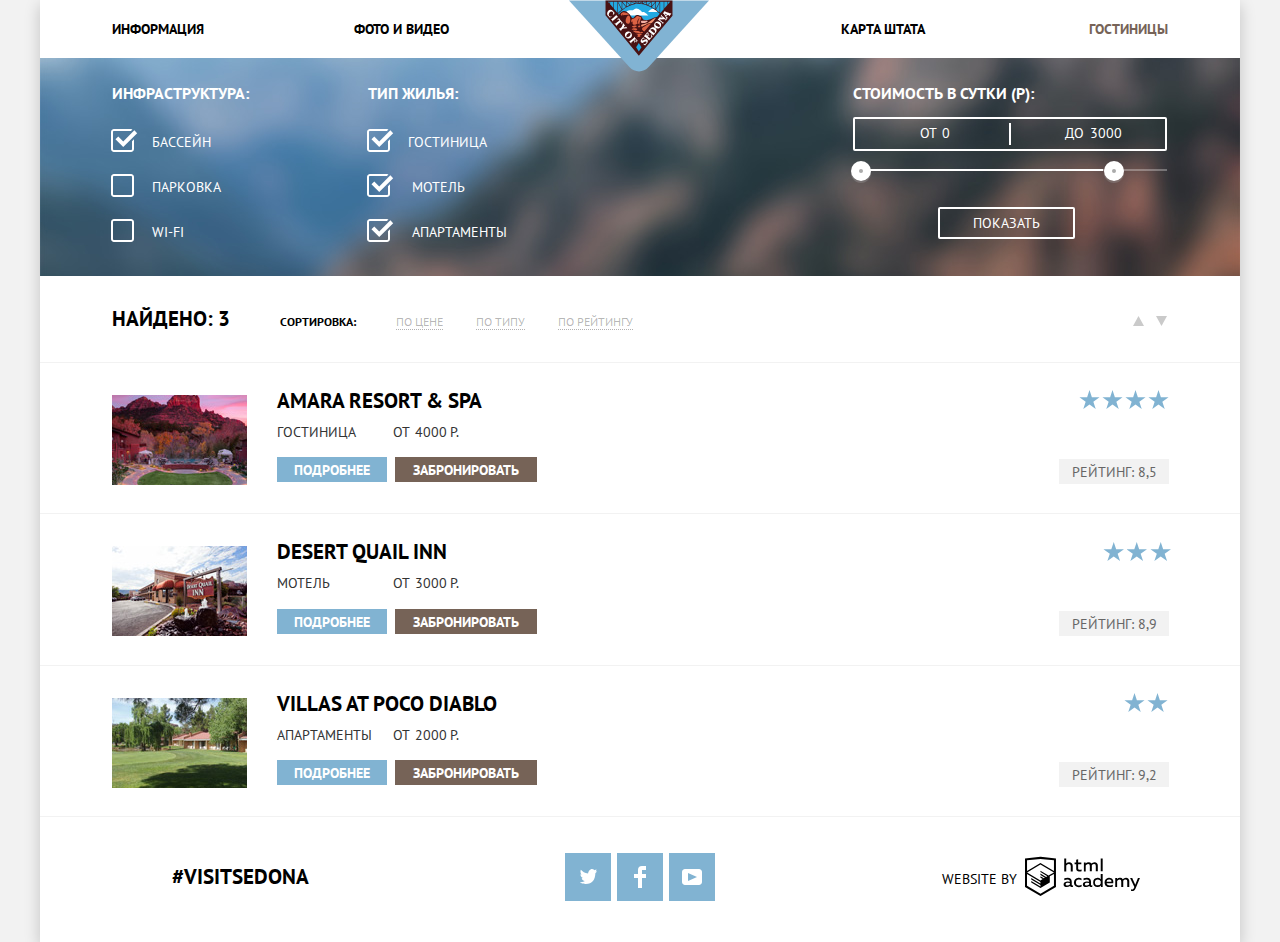
==== commit 2d9f4ea6: "исправляем ошибки по критериям 2" ====
--- a/catalog.html
+++ b/catalog.html
@@ -5,7 +5,7 @@
   <meta charset="utf-8">
   <title>HTML Academy: Седона</title>
   <link href="css/normalize.css" rel="stylesheet">
-  <link href="css/style.css" rel="stylesheet">
+  <link href="css/minimize.css" rel="stylesheet">
   <link href="https://fonts.googleapis.com/css?family=PT+Sans:400,700&display=swap&subset=cyrillic,latin-ext"
     rel="stylesheet">
 </head>
--- a/css/minimize.css
+++ b/css/minimize.css
@@ -0,0 +1 @@
+body{font-family:"PT Sans","Arial",sans-serif;text-transform:uppercase;color:#000000;background-color:#ffffff;margin-left:40px;margin-right:40px;min-width:1200px;box-shadow:0 5px 15px 0 rgba(0,1,1,0.2)}.navigation{text-decoration:none;font-size:14px;font-weight:bold;line-height:26px;letter-spacing:normal;list-style:none}.nav-item{line-height:26px;font-family:inherit;font-weight:700}.nav-item-current{color:#766357;text-decoration:none}.nav-item:not(.nav-item-current){text-decoration:none;color:#000000}.nav-item:hover:not(.nav-item-current){color:#81b3d2}.nav-item:active:not(.nav-item-current){color:rgba(0,0,0,0.3)}.features{font-size:14px;color:#333333;text-align:center}.features-blue{font-size:14px;color:#ffffff;text-align:center;line-height:21px}.thesis{font-size:21px;font-weight:bold;text-align:center;line-height:21px;margin-bottom:0}.bluestyle{color:#ffffff;background-color:#81b3d2}.list-features{list-style:none}.find-title{font-size:21px;font-weight:bold;text-decoration:none;font-weight:bold;color:#ffffff;padding-bottom:33px;padding-top:31px;background-color:#766357;min-width:568px;border:none}.find-title:hover{background-color:#604e43}.find-title:active{color:rgba(255,255,255,0.3);background-color:#503e33}.find{font-size:21px;text-decoration:none;font-weight:bold;color:#ffffff;background-color:#81b3d2;transition:all 0.5s linear}.find:hover{background-color:#669ec0}.find:active{color:rgba(255,255,255,0.3);background-color:#5496bd}.find-hotel:not(.find){font-size:14px;font-weight:bold}.intrest{font-size:30px;font-weight:bold;text-align:center;line-height:36px;margin-bottom:25px}.book{display:inline-block;vertical-align:top;min-height:20px;width:142px;font-size:14px;text-decoration:none;font-weight:bold;background-color:#766357;color:#ffffff;margin-right:0;text-align:center;margin-top:15px;padding-top:5px}.book:hover{background-color:#604e43}.book:active{color:rgba(255,255,255,0.3);background-color:#503e33}.detail{display:inline-block;vertical-align:top;width:110px;min-height:20px;margin-right:4px;font-size:14px;text-decoration:none;font-weight:bold;color:#ffffff;text-align:center;background-color:#81b3d2;padding-top:5px;margin-top:15px}.detail:hover{background-color:#669ec0}.detail:active{color:rgba(255,255,255,0.3);background-color:#5496bd}.filters{background-color:#604e43;background-image:url(../img/filter-background.jpg);background-repeat:no-repeat;background-position-y:-300px}.show-me{font-weight:normal;font-size:14px;color:#ffffff;display:block;margin-top:36px;margin-left:85px;padding:6px 33px;background:transparent;border:2px solid #ffffff;border-radius:2px;transition:all 0.5s ease}.name-hotel{font-size:21px;font-weight:bold;line-height:26px;color:#000000;text-decoration:none;text-align:left}.name-hotel:hover{color:#81b3d2}.name-hotel:active{color:rgba(0,0,0,0.3)}.we-find{min-width:117px;font-size:21px;font-weight:bold;color:#000000;margin-top:29px;margin-right:50px;padding-top:2px}.sort{list-style:none}.sort-title{font-size:12px}.sort a{font-family:inherit;font-size:12px;color:rgba(0,0,0,0.3);text-decoration:none;border-bottom:dotted;border-width:1px}.sort a:visited{border-bottom:none;color:#81b3d2}.sort a:hover{color:#81b3d2}.sort a:active{border-bottom:none;color:#000000}.star1::after{position:absolute;content:"";width:90px;height:19px;background-image:url("../img/star.svg");background-size:21px 19px;background-repeat:space;bottom:75px;left:20px}.star2::after{position:absolute;content:"";width:68px;height:19px;background-image:url("../img/star.svg");background-size:21px 19px;background-repeat:space;bottom:75px;left:44px}.star3::after{position:absolute;content:"";width:44px;height:19px;background-image:url("../img/star.svg");background-size:21px 19px;background-repeat:space;bottom:75px;right:1px}.choice-hotel{list-style:none}.little-goods{list-style:none;background-color:#ffffff;color:#333333;font-size:12px}.little-goods h3{font-size:21px;font-weight:bold;color:#000000}.field:hover{background-color:#ebebeb}.field:focus{background-color:#ffffff}.list-features{counter-reset:heading}.feature-main::before{counter-increment:heading;content:"— №" counter(heading) "—";display:block;margin-bottom:20px;margin-top:13px}html{background-color:#f2f2f2}body{width:1200px;margin-left:auto;margin-right:auto}.header{min-width:1200px;margin:0;padding:0}.navigation{display:flex;padding:0;margin:0;justify-content:center}.head-navigavion{padding:0;margin:0}.navigation{margin-left:72px;margin-right:72px}.navigation li{width:239px;padding-top:16px;padding-bottom:16px}.navigation li:first-child{text-align:left}.navigation li:nth-child(2){margin-right:98px;text-align:left;margin-left:5px}.navigation li:nth-child(3){text-align:right;margin-right:6px}.navigation li:last-child{text-align:right}.welcome{margin-top:76px;margin-left:370px;margin-right:370px;margin-bottom:62px}.backphoto{position:relative;width:1200px;background-color:#4e768f;background-image:url(../img/background-photo.jpg);background-position-y:-86px;z-index:1;min-height:509px}.list-features{display:flex;flex-wrap:wrap;margin:0;padding:0}.list-features1 div:first-child{display:flex}.little-goods{width:1200px;display:flex;flex-wrap:wrap;margin:0;padding:0;margin-top:56px;margin-bottom:65px}.little-goods li{width:400px;box-sizing:border-box;margin:0;padding:0;display:flex;flex-direction:column;align-items:center}.bluestyle{display:flex;flex-direction:column}.list-features2{display:flex}.footer{display:flex;width:1200px;padding:0;align-items:baseline;align-content:center;padding-top:10px;padding-bottom:25px}.filters{display:flex;width:1200px;align-items:flex-start}.filters fieldset{margin-top:20px;margin-bottom:23px;border:none}.filters fieldset:nth-child(2){margin-right:244px}.filters fieldset:first-child{margin-left:60px;margin-right:93px}.sort-find{display:flex;align-items:baseline;margin-left:72px;margin-bottom:17px}.sort{display:flex;align-items:baseline;margin-right:500px}.sort li:nth-child(2){margin-right:33px;margin-left:33px}.choice-hotel{min-width:1200px;padding:0;margin:0}.filters{padding:0;margin:0}.hotel-detail{display:flex;flex-direction:column;margin-right:522px}.visually-hidden{position:absolute;width:1px;height:1px;margin:-1px;border:0;padding:0;clip:rect(0 0 0 0);overflow:hidden}.hotel{display:flex;width:1200px;margin:0;padding:0;border-top:#f2f2f2 solid 1px}.hotel:last-child{border-bottom:#f2f2f2 solid 1px}.hotel-img{margin-left:72px;margin-top:32px;margin-right:30px}.head-name-hotel{margin:0;margin-bottom:10px}.stars{background-color:#f2f2f2;width:110px;min-height:20px;padding-top:5px;position:relative;align-self:flex-end;margin-bottom:29px}.media-items{display:flex;flex-wrap:wrap;justify-content:center;width:400px;list-style:none;padding:0}.media-items .media-list:nth-child(2n){margin-left:6px;margin-right:6px}.media{display:flex;align-items:center;justify-content:center;width:46px;height:48px;background-color:#81b3d2}.media:hover{background-color:#669ec0}.media:active{color:rgba(255,255,255,0.3);background-color:#5496bd}.media:active svg{opacity:0.5}.header-logo{position:relative;margin:0;padding:0;z-index:2}.logo{position:absolute;z-index:2;left:529px}.article-index{margin:0;padding:0}.main-index{margin:0;padding:0}.better{font-family:inherit;line-height:1.24;margin-bottom:28px;margin-top:56px;padding-right:380px;padding-left:380px}.lets-see{margin-bottom:51px;line-height:1.86}.list-features345{width:400px;padding-top:32px;padding-bottom:45px;background-color:#eeeeee}.find-hotel-form{display:flex;border:none;flex-wrap:wrap;justify-content:center}.field-date{padding-left:14px;margin-left:20px;padding-top:12px;padding-bottom:10px;width:331px}.calender{position:relative;right:35px}.hotel-form-item{display:flex;border:none}.find-hotel-sedona{position:relative;margin-left:auto;margin-right:auto;width:568px;padding:0;border:none;z-index:2}.find-hotel{position:absolute;background-color:#ffffff;border:none;box-shadow:0 7px 15px 0 rgba(0,1,1,0.15);width:568px;display:none;-webkit-transform:translateY(-100%);transform:translateY(-100%)}.find-hotel.js-not{-webkit-transform:translateY(0);transform:translateY(0);display:block}.find{min-width:458px;-ms-grid-row-align:center;align-self:center;border:none;padding-bottom:22px;padding-top:14px;margin-bottom:52px;margin-top:43px}.hotel-form-item input{border:none}.hotel-form-item button{border:none}.hotel-form-item:first-child{-ms-grid-row-align:center;align-self:center}.hotel-form-item:nth-child(2n){-ms-grid-row-align:center;align-self:center}.web-by{padding:0;text-align:center;font-family:inherit;line-height:26px;font-size:14px;margin-right:8px}.visitsedona{width:400px}.price-range-filter{color:#ffffff;width:314px;margin-top:31px;padding-left:88px}.price-range-title{font-weight:bold;font-size:16px;margin-bottom:9px}.price-control{height:30px;border:2px solid #ffffff;border-radius:2px;margin-bottom:18px;font-size:0;position:relative}.price-control::after{content:"";position:absolute;background-color:#ffffff;width:2px;height:22px;top:50%;left:50%;-webkit-transform:translate(-50%,-50%);transform:translate(-50%,-50%)}.price-control label{display:inline-block;vertical-align:top;cursor:pointer;font-size:14px;line-height:21px;vertical-align:top}.price-control .price-min{width:90px;padding-left:65px;padding-top:3px}.price-control .price-max{width:90px;padding-left:55px;padding-top:3px}.price-control input{margin:0;width:50px;background:none;border:none;font:inherit;color:#ffffff}.range-control{position:relative}.range-control .scale{height:2px;background:rgba(255,255,255,0.3)}.range-control .rod{background:#ffffff;width:250px;height:2px}.range-scroll{border:none;background:none;width:20px;height:20px;position:absolute;top:-9px;transition:all 0.5s ease;cursor:pointer}.range-scroll:hover{-webkit-transform:scale(1.1);transform:scale(1.1)}.scroll-min{left:-8px}.scroll-max{left:245px}.stars{font-family:inherit;color:#666666;font-size:14px}.show-me:hover{background-color:#ffffff;color:#000000}.logohtml path{fill:inherit;stroke:inherit;stroke-width:inherit}.logohtml{width:115px;height:41px;transition:all 0.5s ease;margin-top:4px}.logohtml:hover{fill:#81b3d2}.logohtml:active{fill:#bdbbbc}.calender{background:transparent;fill:#cacaca}.calender:hover{fill:#000000}.calender:active{fill:#81b3d2}.find-hotel input{background-color:#f2f2f2}.find-hotel input::-moz-placeholder{font-weight:bold;font-size:14px;color:#000000;text-align:left;opacity:1;font-family:inherit}.find-hotel input::-ms-input-placeholder{font-weight:bold;font-size:14px;color:#000000;text-align:left;opacity:1;font-family:inherit}.find-hotel input::-webkit-input-placeholder{font-weight:bold;font-size:14px;color:#000000;text-align:left;opacity:1;font-family:inherit}.find-hotel input:-ms-input-placeholder{font-weight:bold;font-size:14px;color:#000000;text-align:left;opacity:1;font-family:inherit}.find-hotel input::placeholder{font-weight:bold;font-size:14px;color:#000000;text-align:left;opacity:1;font-family:inherit}.date{padding-top:11px;margin-left:35px}.grounup{margin-right:41px;padding-top:12px}.child{margin-right:27px;margin-left:57px;padding-top:13px}.field-max-min{width:22px}.plus{background:#f2f2f2;min-width:38px;font-weight:bold;color:#cacaca;font-size:20px}.plus:hover{color:#000000}.plus:active{color:#81b3d2}.minus{background:#f2f2f2;min-width:38px;font-weight:bold;color:#cacaca;font-size:20px}.minus:hover{color:#000000}.minus:active{color:#81b3d2}.hotel-form-item:first-child{margin-top:54px}.footer-index{position:relative;margin-top:-126px;background-color:rgba(255,255,255,0.9);z-index:2;padding-top:21px}.up-down{margin-right:70px}.tir path{fill:inherit;stroke:inherit;stroke-width:inherit}.tir{fill:#cacaca}.tir:hover{fill:#000000}.tir:active{fill:#81b3d2}.hotel-price{display:flex}.backphoto::after{position:absolute;content:"";width:1200px;height:59px;background-image:url("../img/intro-mask.svg");background-size:1200px 59px;background-repeat:no-repeat;bottom:-2px;left:0}.filter-checkbox{position:absolute;width:1px;height:1px;margin:-1px;border:0;padding:0;clip:rect(0 0 0 0);overflow:hidden}.label-checkbox::before{content:"";display:inline-block;position:relative;width:27px;height:27px;background-image:url("../img/checkbox-off.svg");background-repeat:no-repeat;right:14px;bottom:-9.5px;margin-left:13px}.filter-checkbox:checked + .label-checkbox::before{background-image:url("../img/checkbox-on.svg")}.filter-checkbox:disabled + .label-checkbox::before{background-image:url("../img/checkbox-offdis.svg")}.filter-checkbox:checked:disabled + .label-checkbox::before{background-image:url("../img/checkbox-ondis.svg")}.filter-checkbox:focus + label::before{outline:2px dotted #669ec0}.bluestyle1{padding-top:28px;padding-bottom:40px;padding-left:60px;padding-right:60px}.bluestyle1 h2{padding:0px 50px}.bluestyle2{padding-top:28px;padding-bottom:40px;padding-left:40px;padding-right:43px}@-webkit-keyframes go-go{to{-webkit-transform:translateY(0);transform:translateY(0)}}@keyframes go-go{to{-webkit-transform:translateY(0);transform:translateY(0)}}.show-must-go-on{display:block;-webkit-animation-name:go-go;animation-name:go-go;-webkit-animation-duration:2s;animation-duration:2s;-webkit-animation-fill-mode:both;animation-fill-mode:both}.img-map{padding:0;margin:0;position:relative;z-index:1}.iframe{position:absolute;left:0;top:0;border:0}.form-box{width:568px;min-height:395px;position:absolute;overflow:hidden}.suvenirs h3{margin-top:29px;margin-bottom:11px}.home h3{margin-top:30px;margin-bottom:11px}.food h3{margin-top:32px;margin-bottom:11px}.home p{max-width:calc(100% - 130px);padding-left:65px;padding-right:66px;line-height:21px}.food p{max-width:calc(100% - 100px);padding-left:52px;padding-right:50px;line-height:21px}.suvenirs p{max-width:calc(100% - 100px);padding-left:61px;padding-right:63px;line-height:21px}.list-features345 h2{margin-bottom:25px}.list-features345 p{line-height:21px}.interest-section{margin-top:50px}.interest-section .features{line-height:24px;margin:0;margin-bottom:45px}.field-max-min{position:relative;z-index:1;padding-left:12px;padding-top:12px;padding-bottom:10px}.web-html{display:flex;margin-left:102px}.home::before{content:"";width:75px;height:72px;background-image:url("../img/icon-1.svg");margin-top:3px}.food::before{content:"";width:74px;height:70px;background-image:url("../img/icon-3.svg");margin-top:3px}.suvenirs::before{content:"";width:64px;height:76px;background-image:url("../img/icon-2.svg")}.list-features345:nth-child(1n) p{padding-left:93px;padding-right:93px}.list-features345:nth-child(2n) p{padding-left:65px;padding-right:66px}.list-features345:last-child p{padding-left:76px;padding-right:76px}.list-features345:nth-child(1n) h2{padding:0px 90px}.list-features345:nth-child(2n) h2{padding:0px 120px}.list-features345:last-child h2{padding:0px 120px}.legend{font-size:16px;font-weight:bold;color:#ffffff;padding-top:6px}.checkbox{margin:0;margin-top:12px}.label-checkbox{font-family:"PT Sans","Arial",sans-serif;color:#ffffff;font-size:14px;line-height:21px}.hotel-buttons{padding:0px;padding-top:2px}.hotel-inf{display:flex;padding:0;margin:0}.place{width:110px;text-align:left;margin-right:6px}.price{margin-right:3px;margin-left:5px}.hotel-detail{margin-top:23px;margin-bottom:31px}.footer-catalog{margin-top:10px}.real-town{width:1200px}.real-img{width:800px}.bluestyle1{width:400px;box-sizing:border-box}.bluestyle2{width:400px;box-sizing:border-box}.price-max{font-weight:normal}.price-min{font-weight:normal}.fill{font-family:inherit;font-size:14px;font-weight:bold;text-transform:uppercase;border:none}.up-down-button:first-child{margin-right:8px;text-decoration:none}@-webkit-keyframes shake{0%,100%{-webkit-transform:translateX(0);transform:translateX(0)}10%,30%,50%,70%,90%{-webkit-transform:translateX(-10px);transform:translateX(-10px)}20%,40%,60%,80%{-webkit-transform:translateX(10px);transform:translateX(10px)}}@keyframes shake{0%,100%{-webkit-transform:translateX(0);transform:translateX(0)}10%,30%,50%,70%,90%{-webkit-transform:translateX(-10px);transform:translateX(-10px)}20%,40%,60%,80%{-webkit-transform:translateX(10px);transform:translateX(10px)}}.error{-webkit-animation:shake 0.6s;animation:shake 0.6s}